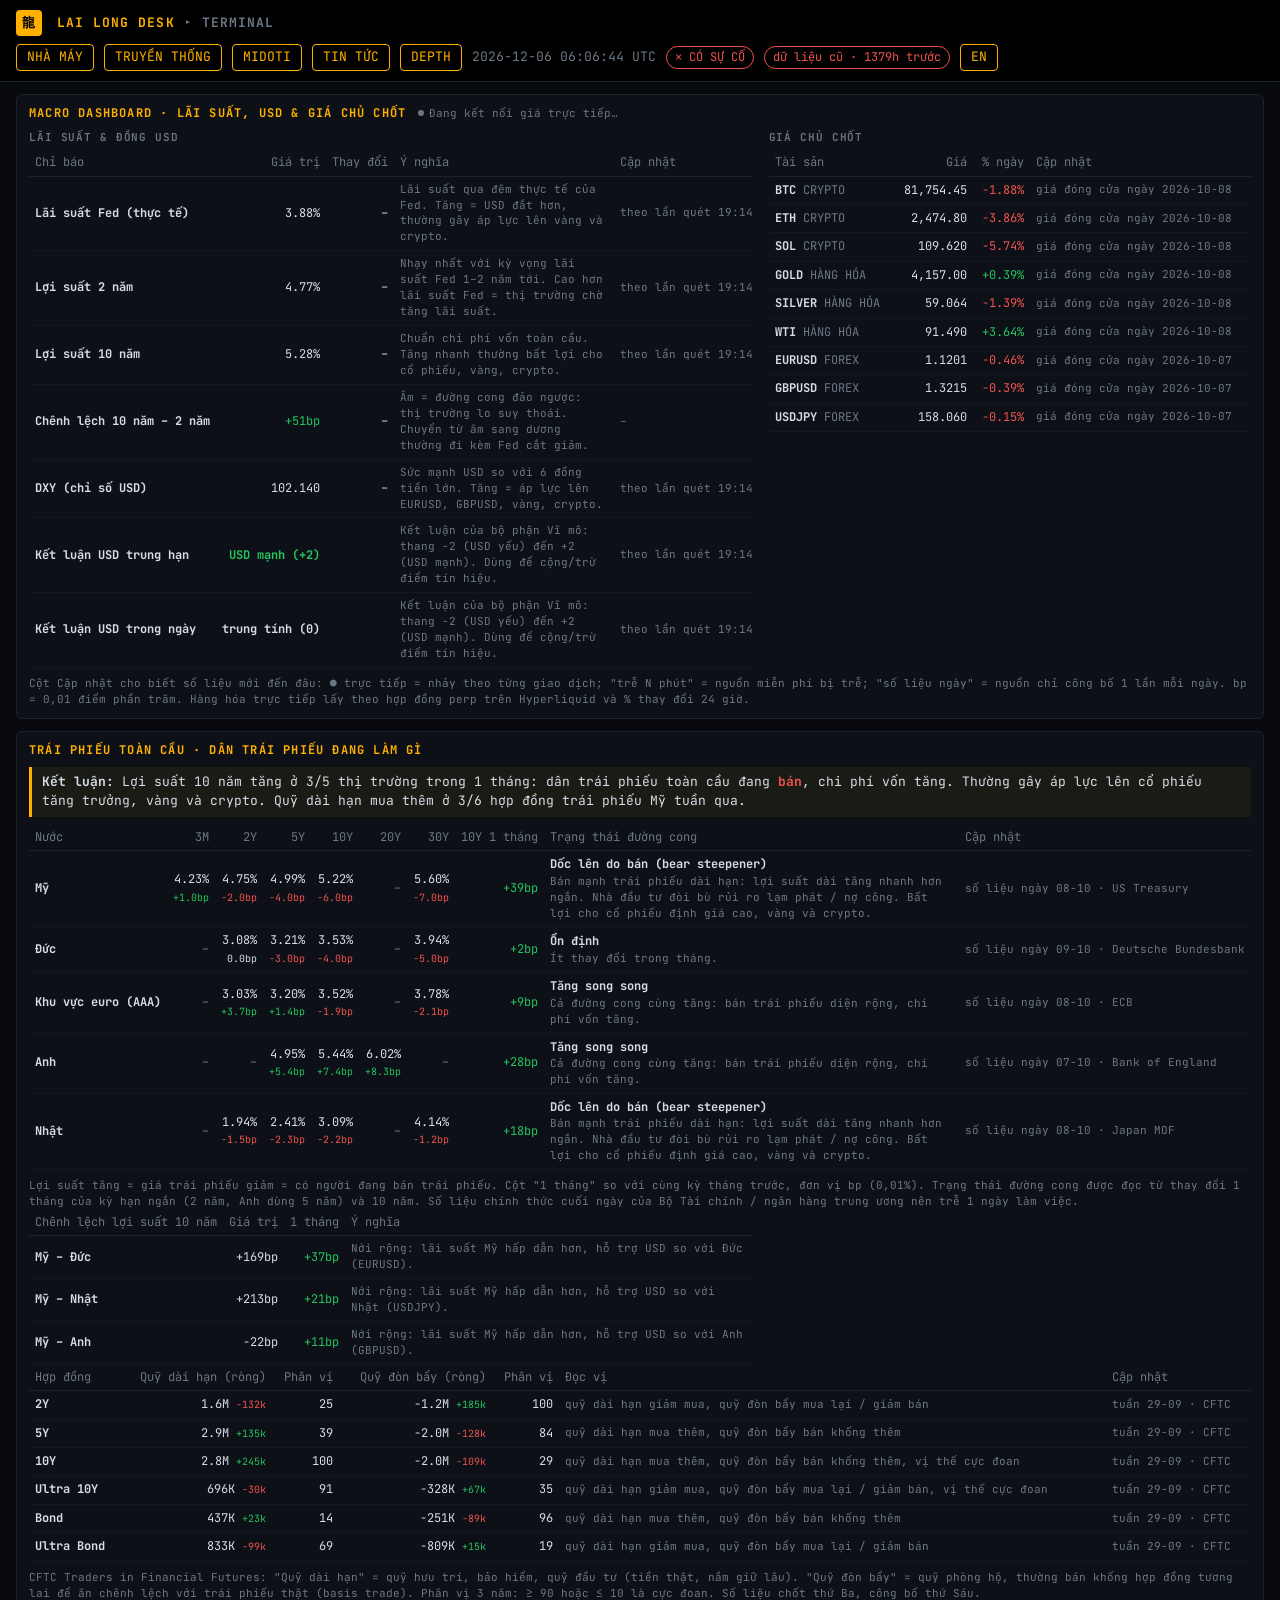
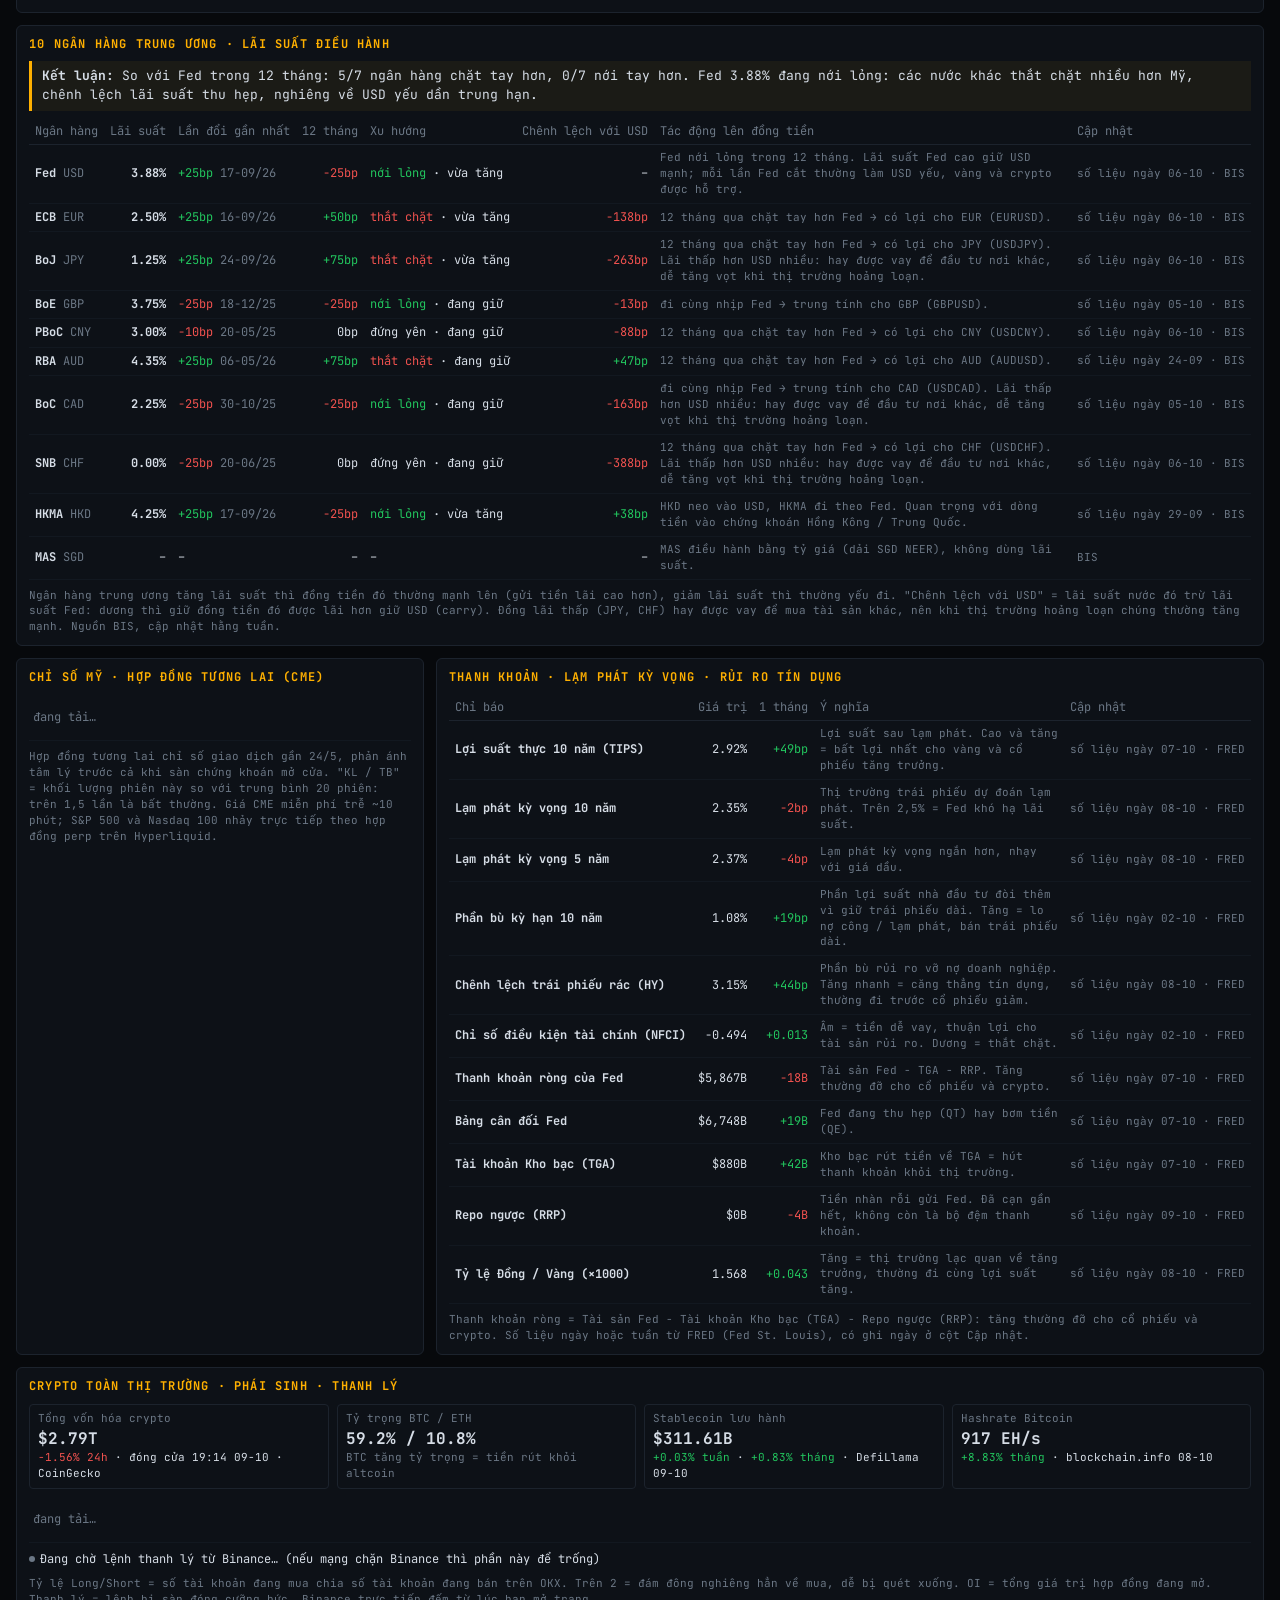
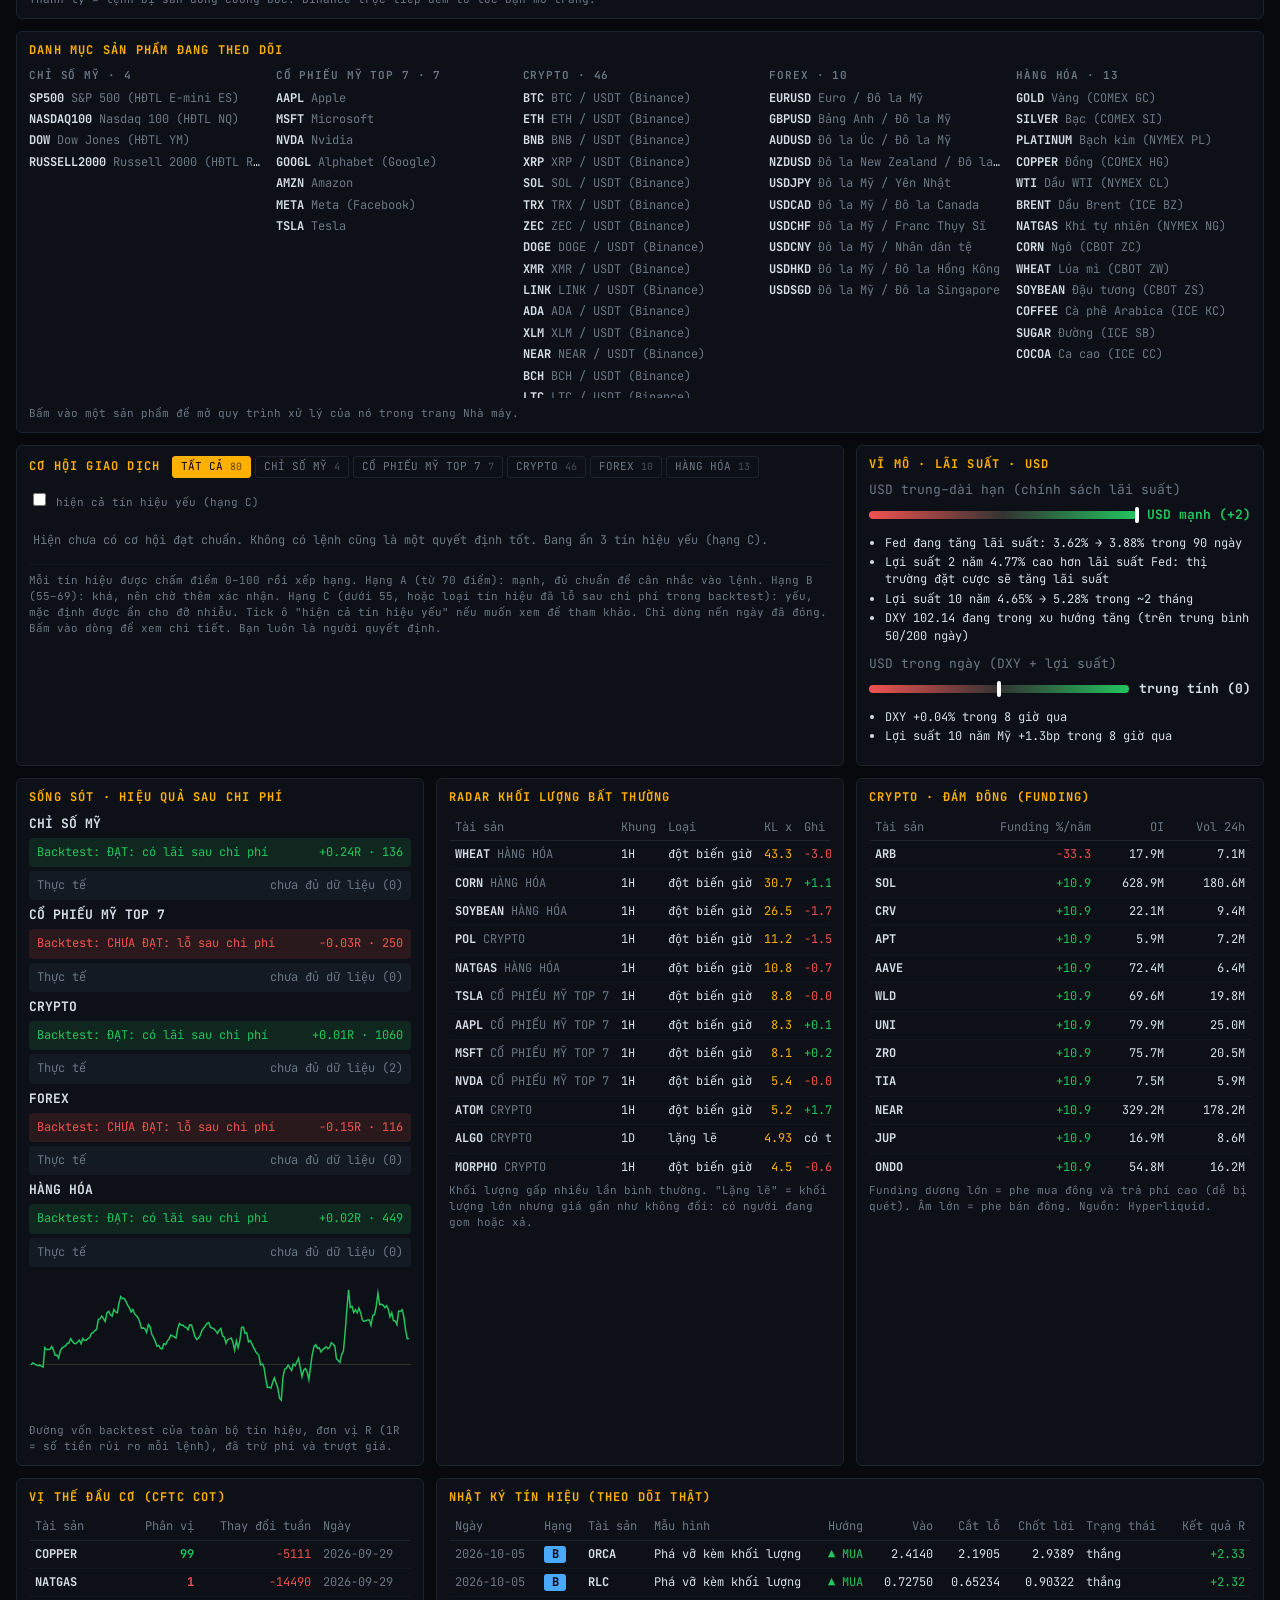
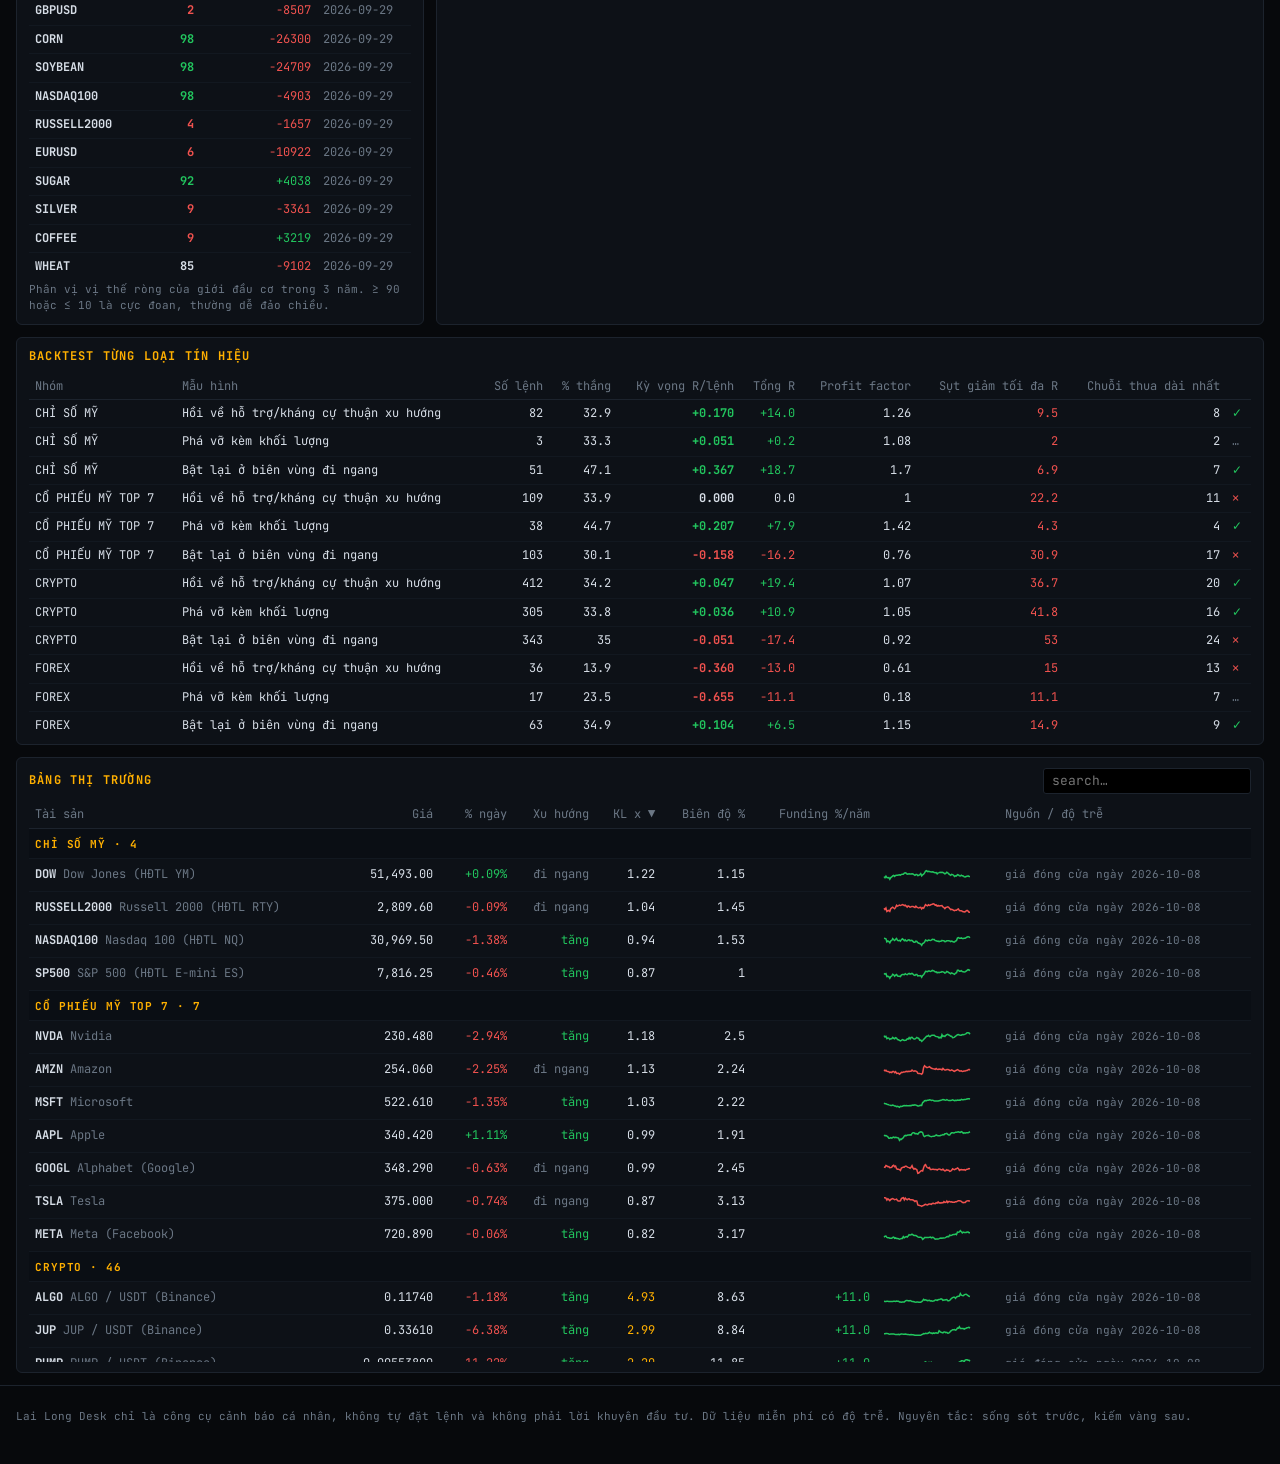
==== site/index.html @ 327ba28d "Traditional tab: council of 7 timeframes, Elliott/Wyckoff/Darvas, breakout retests, range trading Co" ====
<!doctype html>
<html lang="vi">
<head>
<meta charset="utf-8">
<meta name="viewport" content="width=device-width, initial-scale=1">
<meta name="robots" content="noindex, nofollow">
<title>Lai Long Desk Terminal</title>
<link rel="preconnect" href="https://fonts.googleapis.com">
<link href="https://fonts.googleapis.com/css2?family=JetBrains+Mono:wght@400;600;700&display=swap" rel="stylesheet">
<link rel="stylesheet" href="style.css">
<script>
/* If anything breaks, say so on the page instead of showing a blank screen. */
window.addEventListener("error", function (e) {
  var b = document.getElementById("lld-err");
  if (!b) { b = document.createElement("div"); b.id = "lld-err"; b.style.cssText = "position:fixed;left:0;right:0;bottom:0;z-index:99;background:#b91c1c;color:#fff;font:13px/1.4 sans-serif;padding:8px 12px"; (document.body || document.documentElement).appendChild(b); }
  b.textContent = "Lỗi trang / page error: " + (e.message || "unknown") + " (" + navigator.userAgent + ")";
});
</script>
</head>
<body>
<header class="top">
  <div class="brand"><span class="logo">龍</span> LAI LONG DESK <span class="dim">▸ TERMINAL</span></div>
  <div class="top-right">
    <a class="btn" href="factory/" title="Nhà máy: Wyckoff + MSS + Volume Profile, backtest đa khung">NHÀ MÁY</a>
    <a class="btn" href="traditional/" title="Truyền thống: Elliott, Wyckoff, Darvas, phá vỡ, biên giá trên 7 khung">TRUYỀN THỐNG</a>
    <a class="btn" href="midoti/" title="Chỉ báo MIDOTI v1.568: điều kiện bật/tắt, nhật ký lệnh">MIDOTI</a>
    <a class="btn" href="news/" title="Tin tức, giá và lịch kinh tế">TIN TỨC</a>
    <a class="btn" href="depth/" title="MIDOTI Depth: sổ lệnh trực tiếp">DEPTH</a>
    <span id="clock" class="dim"></span>
    <a id="sys" class="pill" data-base="" href="status/" title="Tình trạng hệ thống / system status">…</a>
    <span id="age" class="pill"></span>
    <button id="lang" class="btn" title="Language">EN</button>
  </div>
</header>

<main class="grid">
  <section class="panel span3" id="p-dash">
    <div class="ph"><h2 data-i18n="dash">MACRO DASHBOARD</h2><span class="dim small" id="live-state"></span></div>
    <div class="dash">
      <div><h3 class="sub" data-i18n="dashRates"></h3><div class="scroll"><table id="t-rates"></table></div></div>
      <div><h3 class="sub" data-i18n="dashKeys"></h3><div class="scroll"><table id="t-keys"></table></div></div>
    </div>
    <p class="hint" data-i18n="dashHint"></p>
  </section>

  <section class="panel span3" id="p-bonds">
    <div class="ph"><h2 data-i18n="bonds"></h2></div>
    <div id="bonds-verdict"></div>
    <div class="scroll"><table id="t-curves"></table></div>
    <p class="hint" data-i18n="bondsHint"></p>
    <div class="dash">
      <div><div class="scroll"><table id="t-spreads"></table></div></div>
      <div><div class="scroll"><table id="t-tfut"></table></div></div>
    </div>
    <div class="scroll"><table id="t-tff"></table></div>
    <p class="hint" data-i18n="tffHint"></p>
  </section>

  <section class="panel span3" id="p-cb">
    <div class="ph"><h2 data-i18n="cbanks"></h2></div>
    <div id="cb-verdict"></div>
    <div class="scroll"><table id="t-cb"></table></div>
    <p class="hint" data-i18n="cbHint"></p>
  </section>

  <section class="panel" id="p-usfut">
    <div class="ph"><h2 data-i18n="usfut"></h2></div>
    <div id="usfut-verdict"></div>
    <div class="scroll"><table id="t-usfut"></table></div>
    <p class="hint" data-i18n="usfutHint"></p>
  </section>

  <section class="panel span2" id="p-liq">
    <div class="ph"><h2 data-i18n="liq"></h2></div>
    <div class="scroll"><table id="t-liq"></table></div>
    <p class="hint" data-i18n="liqHint"></p>
  </section>

  <section class="panel span3" id="p-cderiv">
    <div class="ph"><h2 data-i18n="cderiv"></h2></div>
    <div class="kpis" id="cglobal"></div>
    <div id="cderiv-verdict"></div>
    <div class="scroll"><table id="t-cderiv"></table></div>
    <div class="blq" id="blq"></div>
    <p class="hint" data-i18n="cderivHint"></p>
  </section>

  <section class="panel span3" id="p-catalog">
    <div class="ph"><h2 data-i18n="catalog"></h2></div>
    <div class="catalog" id="catalog"></div>
    <p class="hint" data-i18n="catalogHint"></p>
  </section>

  <section class="panel span2" id="p-setups">
    <div class="ph"><h2 data-i18n="setups">CƠ HỘI GIAO DỊCH</h2>
      <div class="tabs" id="cls-tabs"></div>
      <label class="chk"><input type="checkbox" id="show-c"> <span data-i18n="showC">hiện hạng C</span></label>
    </div>
    <div class="scroll"><table id="t-setups"></table></div>
    <p class="hint" data-i18n="setupsHint"></p>
  </section>

  <section class="panel" id="p-macro">
    <div class="ph"><h2 data-i18n="macro">VĨ MÔ · LÃI SUẤT · USD</h2></div>
    <div id="macro"></div>
  </section>

  <section class="panel" id="p-survival">
    <div class="ph"><h2 data-i18n="survival">SỐNG SÓT · HIỆU QUẢ SAU CHI PHÍ</h2></div>
    <div id="survival"></div>
    <canvas id="equity" height="140"></canvas>
    <p class="hint" data-i18n="equityHint"></p>
  </section>

  <section class="panel" id="p-radar">
    <div class="ph"><h2 data-i18n="radar">RADAR KHỐI LƯỢNG BẤT THƯỜNG</h2></div>
    <div class="scroll"><table id="t-radar"></table></div>
    <p class="hint" data-i18n="radarHint"></p>
  </section>

  <section class="panel" id="p-crowd">
    <div class="ph"><h2 data-i18n="crowd">CRYPTO · ĐÁM ĐÔNG (FUNDING)</h2></div>
    <div class="scroll"><table id="t-crowd"></table></div>
    <p class="hint" data-i18n="crowdHint"></p>
  </section>

  <section class="panel" id="p-cot">
    <div class="ph"><h2 data-i18n="cot">VỊ THẾ ĐẦU CƠ (CFTC COT)</h2></div>
    <div class="scroll"><table id="t-cot"></table></div>
    <p class="hint" data-i18n="cotHint"></p>
  </section>

  <section class="panel span2" id="p-journal">
    <div class="ph"><h2 data-i18n="journal">NHẬT KÝ TÍN HIỆU (THEO DÕI THẬT)</h2></div>
    <div class="scroll"><table id="t-journal"></table></div>
  </section>

  <section class="panel span3" id="p-backtest">
    <div class="ph"><h2 data-i18n="backtest">BACKTEST TỪNG LOẠI TÍN HIỆU</h2></div>
    <div class="scroll"><table id="t-backtest"></table></div>
  </section>

  <section class="panel span3" id="p-market">
    <div class="ph"><h2 data-i18n="market">BẢNG THỊ TRƯỜNG</h2>
      <input id="q" class="search" placeholder="search…"></div>
    <div class="scroll tall"><table id="t-market"></table></div>
  </section>
</main>

<div id="drawer" class="drawer hidden" role="dialog" aria-modal="true">
  <div class="drawer-box">
    <button class="btn close" id="drawer-close">✕</button>
    <div id="drawer-body"></div>
  </div>
</div>

<footer class="foot">
  <p data-i18n="footer"></p>
  <p id="errors" class="dim"></p>
</footer>
<script src="app.js"></script>
<script>
/* system status pill: green when every source worked in the last scan */
(function () {
  var a = document.getElementById("sys"), base = a.getAttribute("data-base");
  fetch(base + "data/health.json?v=" + Date.now(), { cache: "no-store" }).then(function (r) { return r.ok ? r.json() : null; }).then(function (h) {
    if (!h) { a.textContent = "? STATUS"; return; }
    var bad = h.sources.filter(function (s) { return s.status !== "ok"; }).length, long = h.sources.filter(function (s) { return s.fails_in_row >= 3; }).length;
    var old = Date.now() / 1000 - h.generated > 3 * 3600, vi = (document.documentElement.lang || "vi") === "vi";
    a.className = "pill " + (long || old ? "stale" : bad ? "warn" : "ok");
    a.textContent = long || old ? (vi ? "✕ CÓ SỰ CỐ" : "✕ ISSUE") : bad ? (vi ? "▲ " + bad + " NGUỒN LỖI" : "▲ " + bad + " SOURCE ERR") : (vi ? "● HỆ THỐNG ỔN" : "● ALL OK");
  }).catch(function () { a.textContent = "? STATUS"; });
})();
</script>
</body>
</html>
---- site/style.css ----
:root {
  --bg: #07090c;
  --panel: #0d1117;
  --line: #1c232d;
  --text: #d6dde6;
  --dim: #6b7785;
  --amber: #ffb000;
  --green: #22c55e;
  --red: #f0524f;
  --blue: #4aa8ff;
  --a: #ffb000;
  --b: #4aa8ff;
  --c: #6b7785;
}
* { box-sizing: border-box; }
html, body { margin: 0; background: var(--bg); color: var(--text); }
body { font: 13px/1.45 "JetBrains Mono", ui-monospace, Menlo, Consolas, monospace; }
.dim { color: var(--dim); }
.up { color: var(--green); }
.down { color: var(--red); }
.amber { color: var(--amber); }

.top { display: flex; flex-wrap: wrap; justify-content: space-between; align-items: center; gap: 8px 12px;
  padding: 10px 16px; border-bottom: 1px solid var(--line); background: #000; position: sticky; top: 0; z-index: 5; }
.brand { font-weight: 700; letter-spacing: .08em; color: var(--amber); white-space: nowrap; }
.logo { display: inline-block; width: 26px; height: 26px; line-height: 26px; text-align: center;
  background: var(--amber); color: #000; border-radius: 4px; margin-right: 6px; }
.top-right { display: flex; flex-wrap: wrap; gap: 8px 10px; align-items: center; }
.pill { padding: 2px 8px; border: 1px solid var(--line); border-radius: 999px; font-size: 12px; }
.pill.ok { border-color: var(--green); color: var(--green); }
.pill.warn { border-color: var(--amber); color: var(--amber); }
a.pill { text-decoration: none; }
.pill.stale { border-color: var(--red); color: var(--red); }
.btn { background: transparent; color: var(--amber); border: 1px solid var(--amber); border-radius: 4px;
  font: inherit; padding: 3px 10px; cursor: pointer; }
.btn { text-decoration: none; }
.btn:hover { background: var(--amber); color: #000; }

.dash { display: grid; grid-template-columns: minmax(0, 3fr) minmax(0, 2fr); gap: 16px; }
.sub { margin: 0 0 4px; font-size: 11px; letter-spacing: .08em; color: var(--dim); font-weight: 600; text-transform: uppercase; }
.small { font-size: 11px; }
.dash .scroll { max-height: none; }
.sm-only { display: none; }
td.mean { white-space: normal; color: var(--dim); font-size: 11px; min-width: 220px; }
td.src { font-size: 11px; color: var(--dim); }
.live { color: var(--green); }
.live::before, .ld::before { content: ""; display: inline-block; width: 6px; height: 6px; border-radius: 50%;
  background: var(--green); margin-right: 5px; vertical-align: 1px; animation: pulse 1.6s ease-in-out infinite; }
.ld.off::before { background: var(--dim); animation: none; }
@keyframes pulse { 50% { opacity: .25; } }
.fl-up { animation: flu 1.1s ease-out; } .fl-down { animation: fld 1.1s ease-out; }
@keyframes flu { from { background: rgba(34, 197, 94, .4); } to { background: transparent; } }
@keyframes fld { from { background: rgba(240, 82, 79, .4); } to { background: transparent; } }

.grid { display: grid; grid-template-columns: repeat(3, minmax(0, 1fr)); gap: 12px; padding: 12px 16px; }
.panel { background: var(--panel); border: 1px solid var(--line); border-radius: 6px; padding: 10px 12px; min-width: 0; }
.span2 { grid-column: span 2; }
.span3 { grid-column: span 3; }
.ph { display: flex; align-items: center; gap: 12px; flex-wrap: wrap; margin-bottom: 8px; }
h2 { margin: 0; font-size: 12px; letter-spacing: .1em; color: var(--amber); font-weight: 700; }
.tabs { display: flex; gap: 4px; }
.tab { font: inherit; font-size: 11px; background: none; border: 1px solid var(--line); color: var(--dim);
  padding: 2px 8px; border-radius: 3px; cursor: pointer; }
.tab.on { color: #000; background: var(--amber); border-color: var(--amber); }
.chk { font-size: 11px; color: var(--dim); }
.search { margin-left: auto; background: #000; border: 1px solid var(--line); color: var(--text);
  font: inherit; padding: 3px 8px; border-radius: 3px; }
.hint { color: var(--dim); font-size: 11px; margin: 8px 0 0; }
.scroll { overflow: auto; max-height: 360px; }
.scroll.tall { max-height: 560px; }

table { width: 100%; border-collapse: collapse; font-size: 12px; }
th { text-align: left; color: var(--dim); font-weight: 400; border-bottom: 1px solid var(--line);
  padding: 4px 6px; position: sticky; top: 0; background: var(--panel); cursor: default; white-space: nowrap; }
th.sort { cursor: pointer; }
td { padding: 5px 6px; border-bottom: 1px solid #121820; white-space: nowrap; }
td.num, th.num { text-align: right; font-variant-numeric: tabular-nums; }
tr.click { cursor: pointer; }
tr.click:hover td { background: #131a23; }
.grade { display: inline-block; min-width: 22px; text-align: center; border-radius: 3px; font-weight: 700; color: #000; }
.grade.A { background: var(--a); }
.grade.B { background: var(--b); }
.grade.C { background: var(--c); }
.empty { color: var(--dim); padding: 14px 4px; }

.bias { display: flex; align-items: center; gap: 10px; margin: 6px 0 10px; }
.meter { position: relative; flex: 1; height: 8px; background: linear-gradient(90deg, var(--red), #333 50%, var(--green));
  border-radius: 4px; }
.meter i { position: absolute; top: -4px; width: 4px; height: 16px; background: #fff; border-radius: 2px; transform: translateX(-2px); }
.reasons { margin: 0 0 10px; padding-left: 16px; color: var(--text); font-size: 12px; }
.reasons li { margin: 2px 0; }
.kv { display: grid; grid-template-columns: 1fr 1fr; gap: 6px 12px; font-size: 12px; margin-bottom: 8px; }
.kv div span { color: var(--dim); display: block; font-size: 11px; }
.status { padding: 6px 8px; border-radius: 4px; margin: 4px 0; font-size: 12px; display: flex; justify-content: space-between; gap: 8px; }
.status.ok { background: rgba(34, 197, 94, .12); color: var(--green); }
.status.bad { background: rgba(240, 82, 79, .12); color: var(--red); }
.status.na { background: #131a23; color: var(--dim); }
canvas { width: 100%; display: block; margin-top: 8px; }

.drawer { position: fixed; inset: 0; background: rgba(0, 0, 0, .7); display: flex; justify-content: flex-end; z-index: 10; }
.drawer.hidden { display: none; }
.drawer-box { width: min(560px, 100%); height: 100%; overflow: auto; background: var(--panel);
  border-left: 1px solid var(--amber); padding: 16px; position: relative; }
.close { position: absolute; right: 12px; top: 12px; }
.drawer h3 { margin: 0 0 4px; color: var(--amber); }
.drawer ul { padding-left: 16px; }

.foot { padding: 12px 16px 28px; color: var(--dim); font-size: 11px; border-top: 1px solid var(--line); }

@media (max-width: 1100px) {
  .grid { grid-template-columns: minmax(0, 1fr) minmax(0, 1fr); }
  .span3 { grid-column: span 2; }
}
@media (max-width: 720px) {
  .grid { grid-template-columns: minmax(0, 1fr); padding: 10px 16px; }
  .span2, .span3 { grid-column: span 1; }
  .dash { grid-template-columns: minmax(0, 1fr); }
  #t-rates td.mean, #t-rates td.src, #t-rates th:nth-child(4), #t-rates th:nth-child(5) { display: none; }
  #t-rates td.name { white-space: normal; }
  #t-liq td.mean, #t-liq td.src, #t-liq th:nth-child(4), #t-liq th:nth-child(5) { display: none; }
  #t-liq td.name { white-space: normal; min-width: 180px; }
  td .mean, div.mean, td.mean { min-width: 170px; font-size: 10.5px; }
  .sm-only { display: block; color: var(--dim); font-size: 10.5px; font-weight: 400; margin-top: 2px; }
  .brand .dim { display: none; }
  #clock { display: none; }
  .top { position: static; }
  .pill { white-space: nowrap; }
  .btn { padding: 3px 8px; }
}

/* global desk panels */
.verdict { border-left: 3px solid var(--amber); background: rgba(255, 176, 0, .06); padding: 6px 10px; margin: 0 0 8px; white-space: normal; }
td .mean, div.mean { white-space: normal; color: var(--dim); font-size: 11px; max-width: 420px; }
td small { font-size: 10px; }
.kpis { display: grid; grid-template-columns: repeat(4, minmax(0, 1fr)); gap: 8px; margin-bottom: 8px; }
.kpi { border: 1px solid var(--line); border-radius: 4px; padding: 6px 8px; font-size: 11px; }
.kpi b { font-size: 16px; color: var(--text); }
#p-bonds .scroll, #p-cb .scroll, #p-usfut .scroll, #p-liq .scroll, #p-cderiv .scroll { max-height: none; }
.blq { margin-top: 8px; font-size: 12px; white-space: normal; }
@media (max-width: 900px) { .kpis { grid-template-columns: repeat(2, minmax(0, 1fr)); } }

/* product catalog and grouped tables */
.catalog { display: grid; grid-template-columns: repeat(5, minmax(0, 1fr)); gap: 12px; }
.cat a { display: block; color: var(--text); text-decoration: none; font-size: 12px; padding: 2px 0; white-space: nowrap; overflow: hidden; text-overflow: ellipsis; }
.cat a:hover b { color: var(--amber); }
.cat { max-height: 330px; overflow: auto; }
tr.grp td { color: var(--amber); font-size: 11px; letter-spacing: .08em; font-weight: 700; background: #0a0e14; padding-top: 8px; }
.tab .n { opacity: .6; font-size: 10px; }
@media (max-width: 1100px) { .catalog { grid-template-columns: repeat(3, minmax(0, 1fr)); } }
@media (max-width: 720px) { .catalog { grid-template-columns: minmax(0, 1fr) minmax(0, 1fr); } }
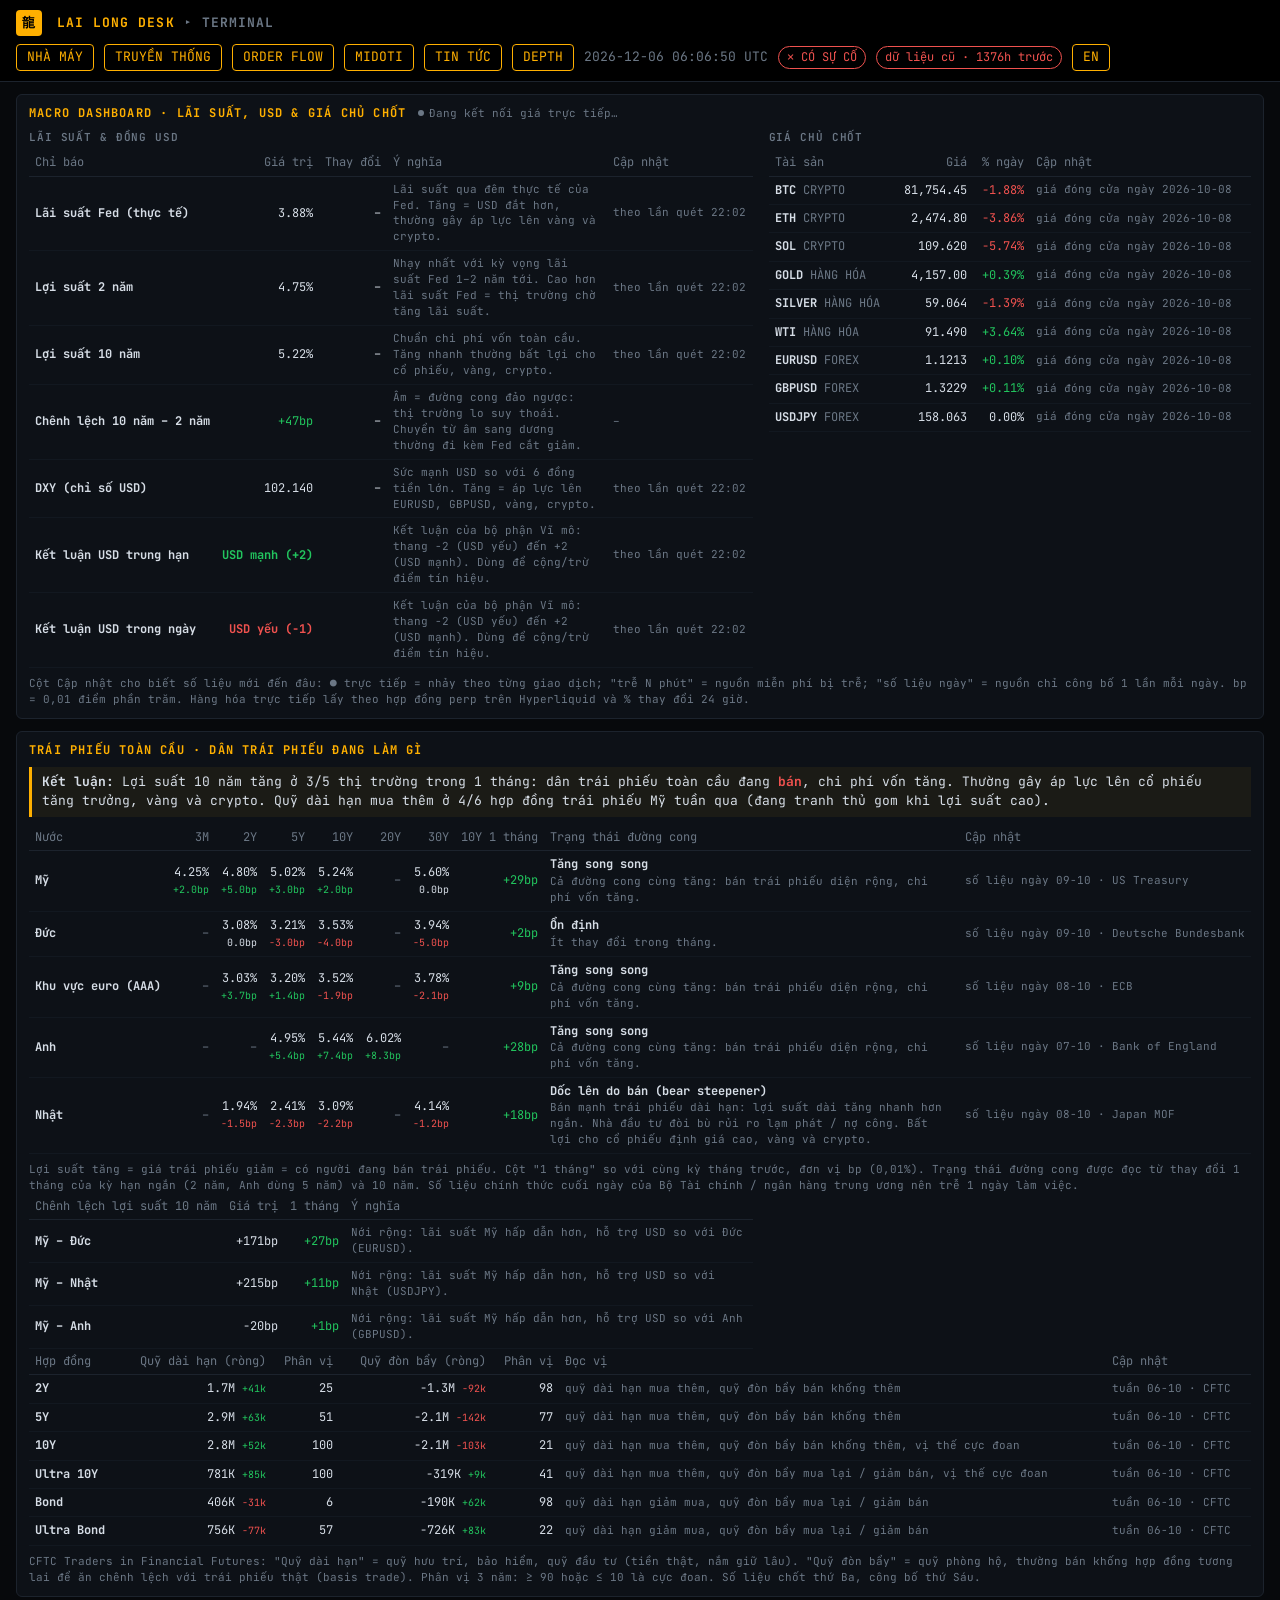
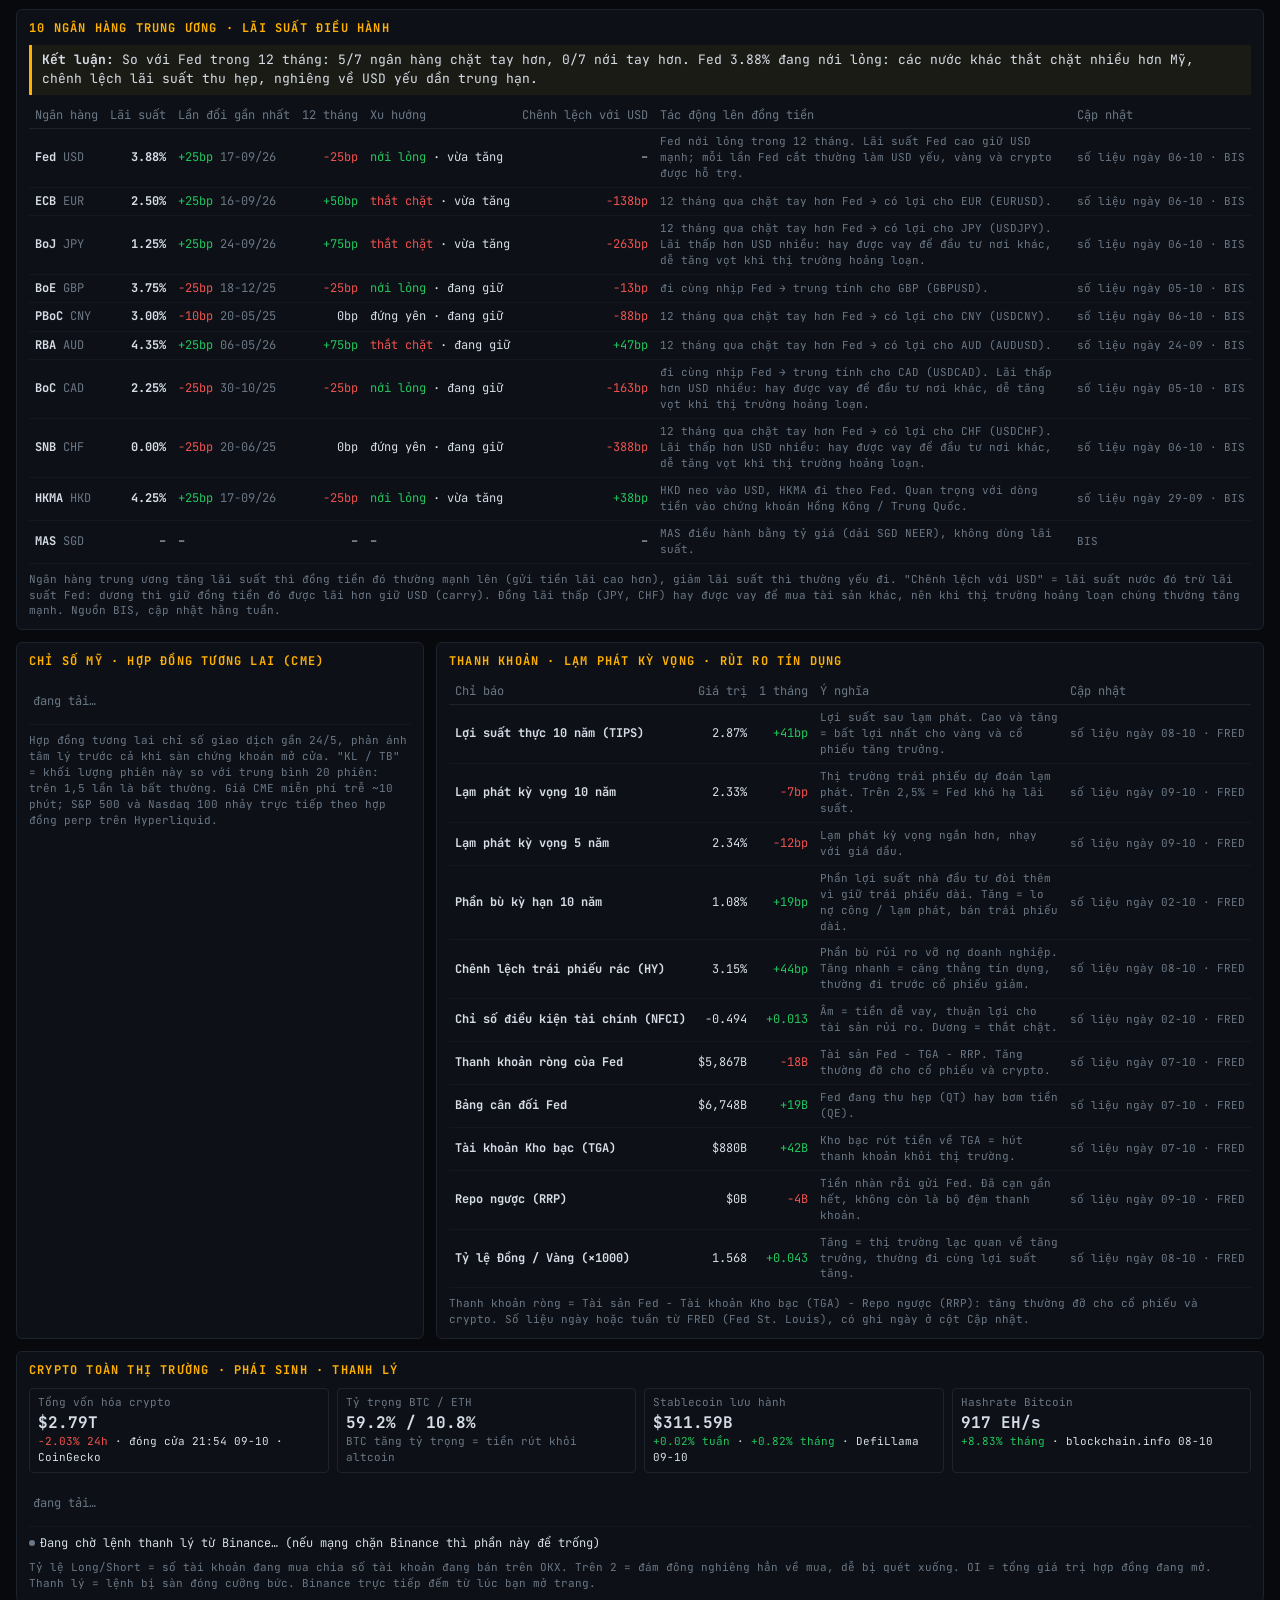
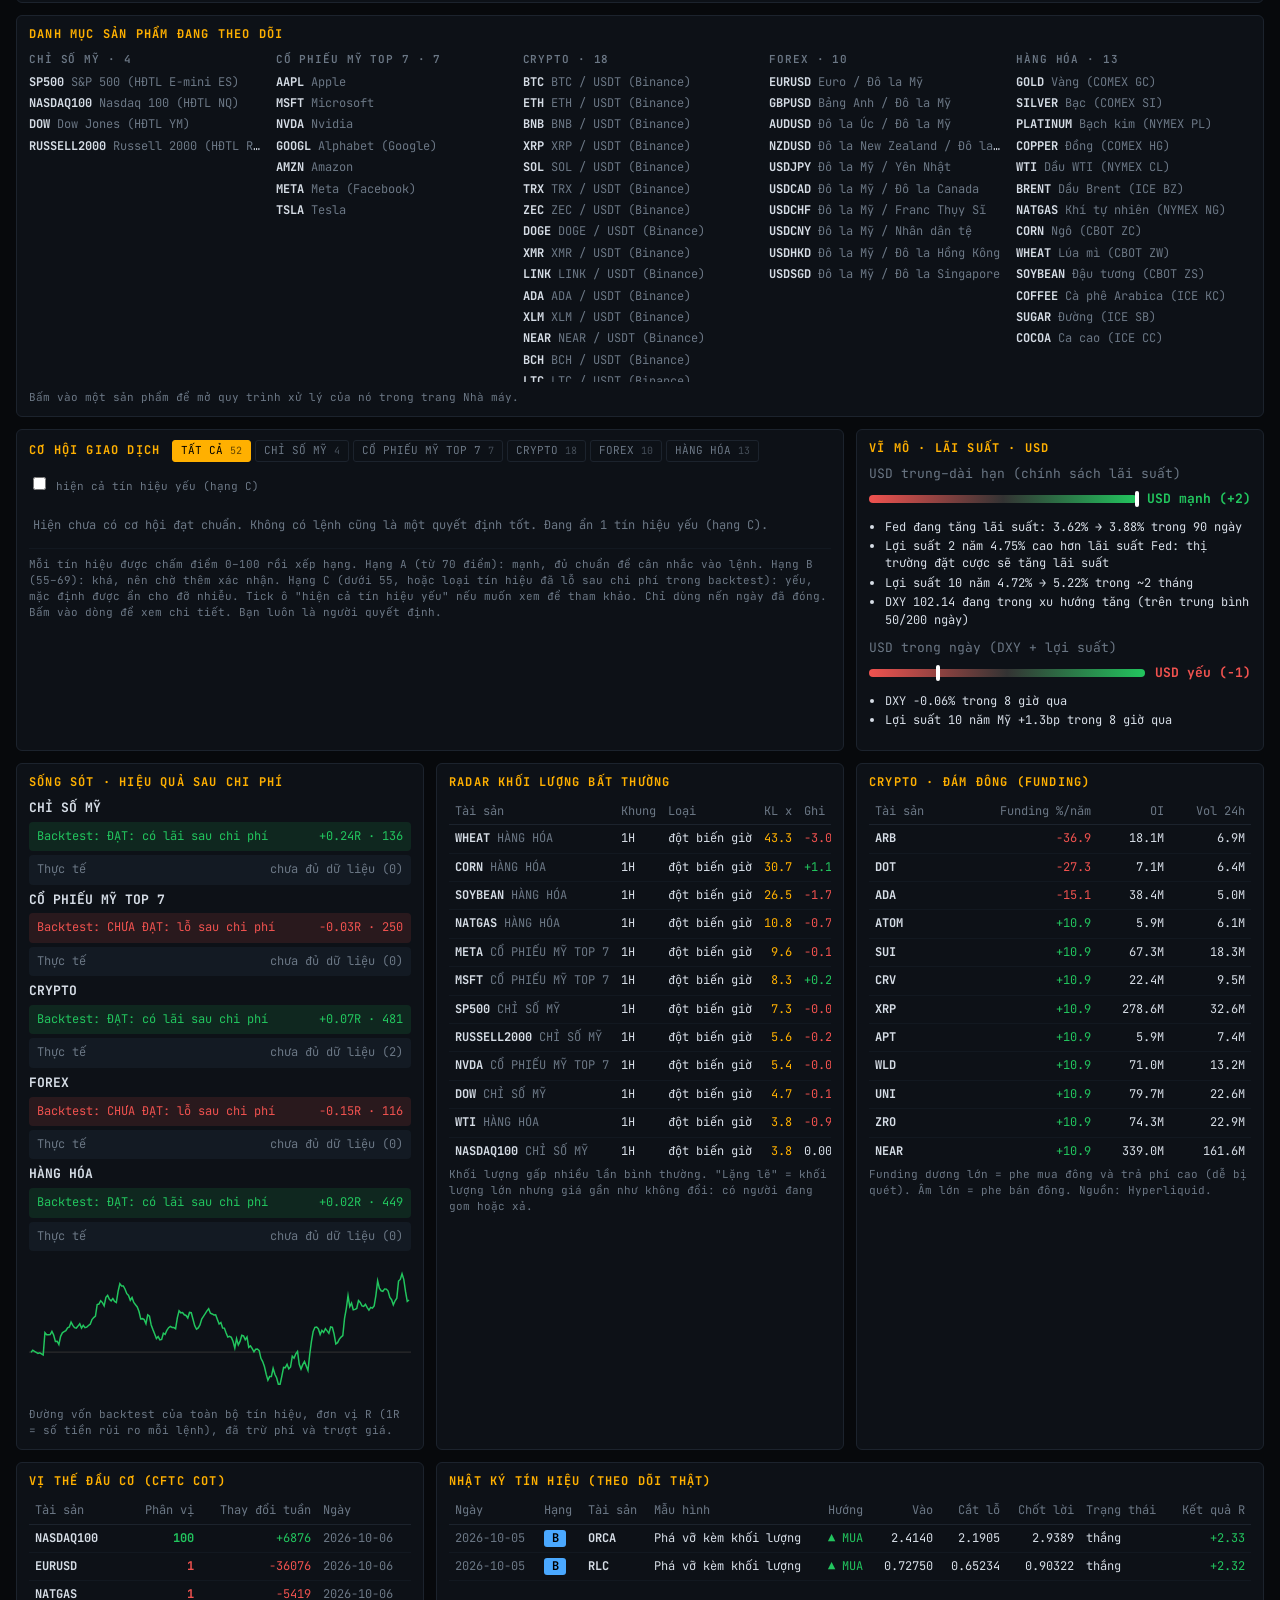
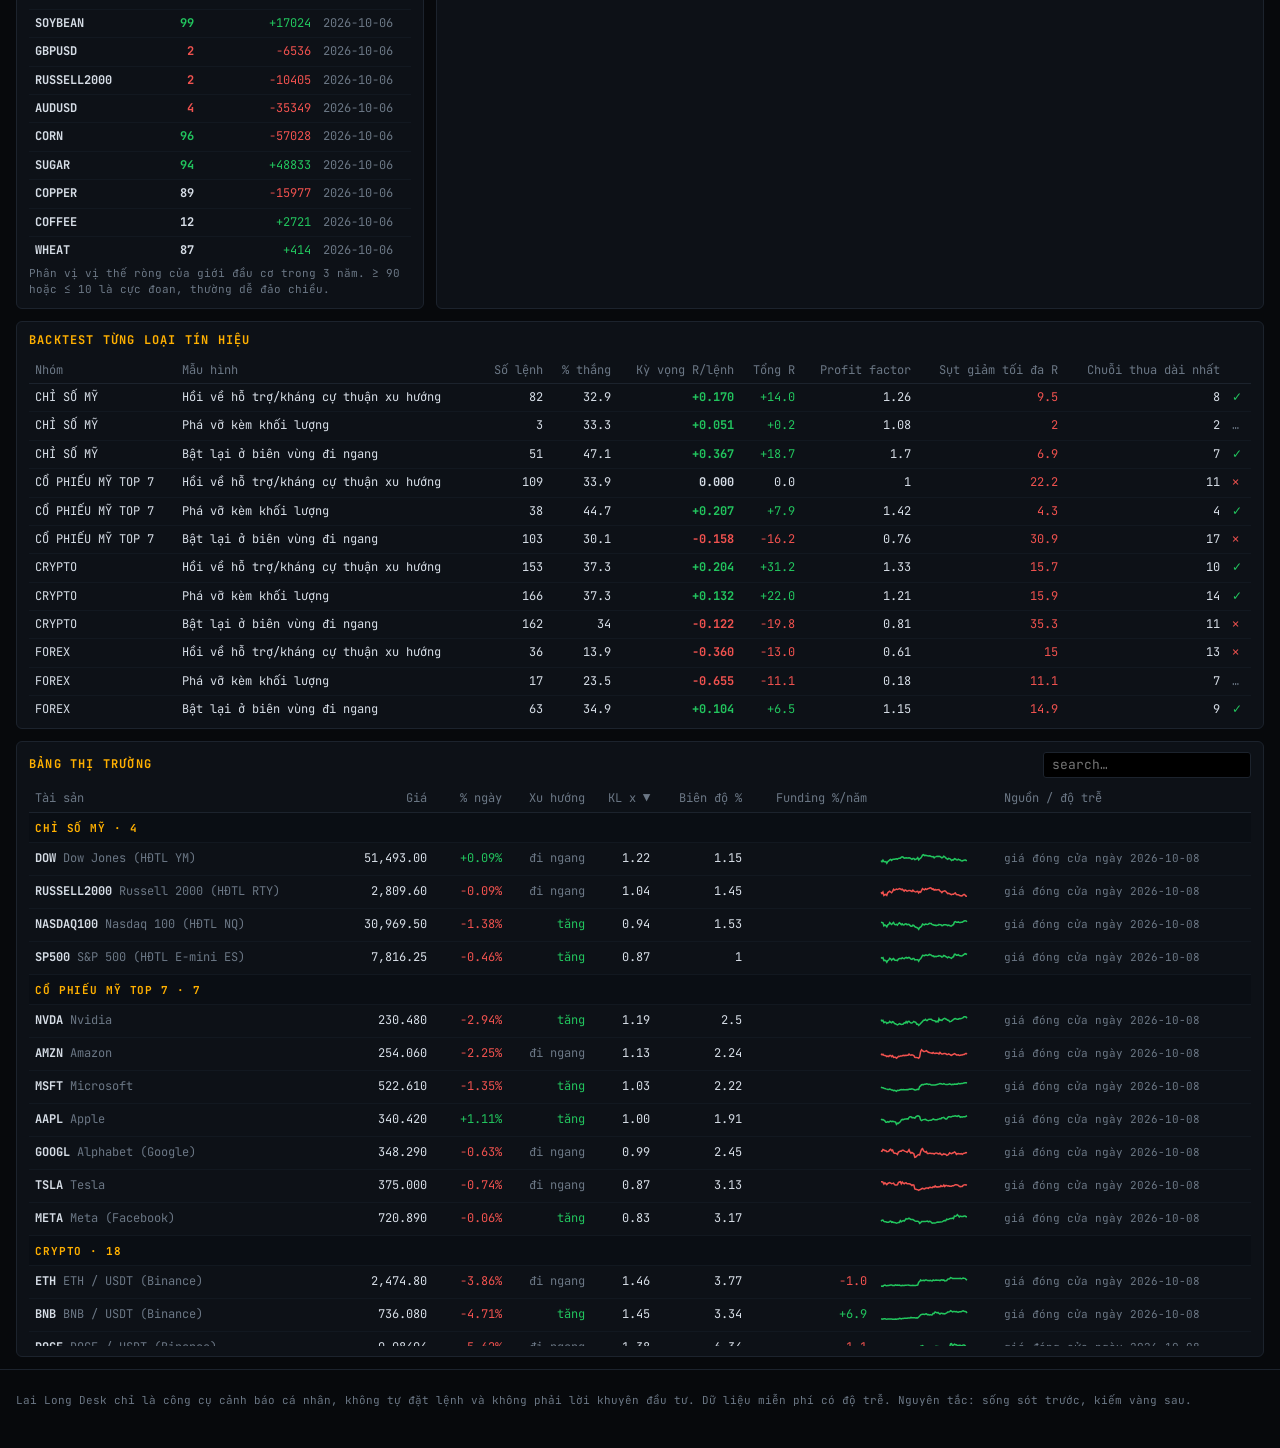
==== commit 1367af39: "Order Flow tab: live footprint, delta/CVD, big trades, sweeps, icebergs, stop runs, DOM, tape speed," ====
--- a/site/index.html
+++ b/site/index.html
@@ -23,6 +23,7 @@
   <div class="top-right">
     <a class="btn" href="factory/" title="Nhà máy: Wyckoff + MSS + Volume Profile, backtest đa khung">NHÀ MÁY</a>
     <a class="btn" href="traditional/" title="Truyền thống: Elliott, Wyckoff, Darvas, phá vỡ, biên giá trên 7 khung">TRUYỀN THỐNG</a>
+    <a class="btn" href="orderflow/" title="Order Flow: footprint, delta, DOM, băng lệnh, OI, TPO trực tiếp">ORDER FLOW</a>
     <a class="btn" href="midoti/" title="Chỉ báo MIDOTI v1.568: điều kiện bật/tắt, nhật ký lệnh">MIDOTI</a>
     <a class="btn" href="news/" title="Tin tức, giá và lịch kinh tế">TIN TỨC</a>
     <a class="btn" href="depth/" title="MIDOTI Depth: sổ lệnh trực tiếp">DEPTH</a>
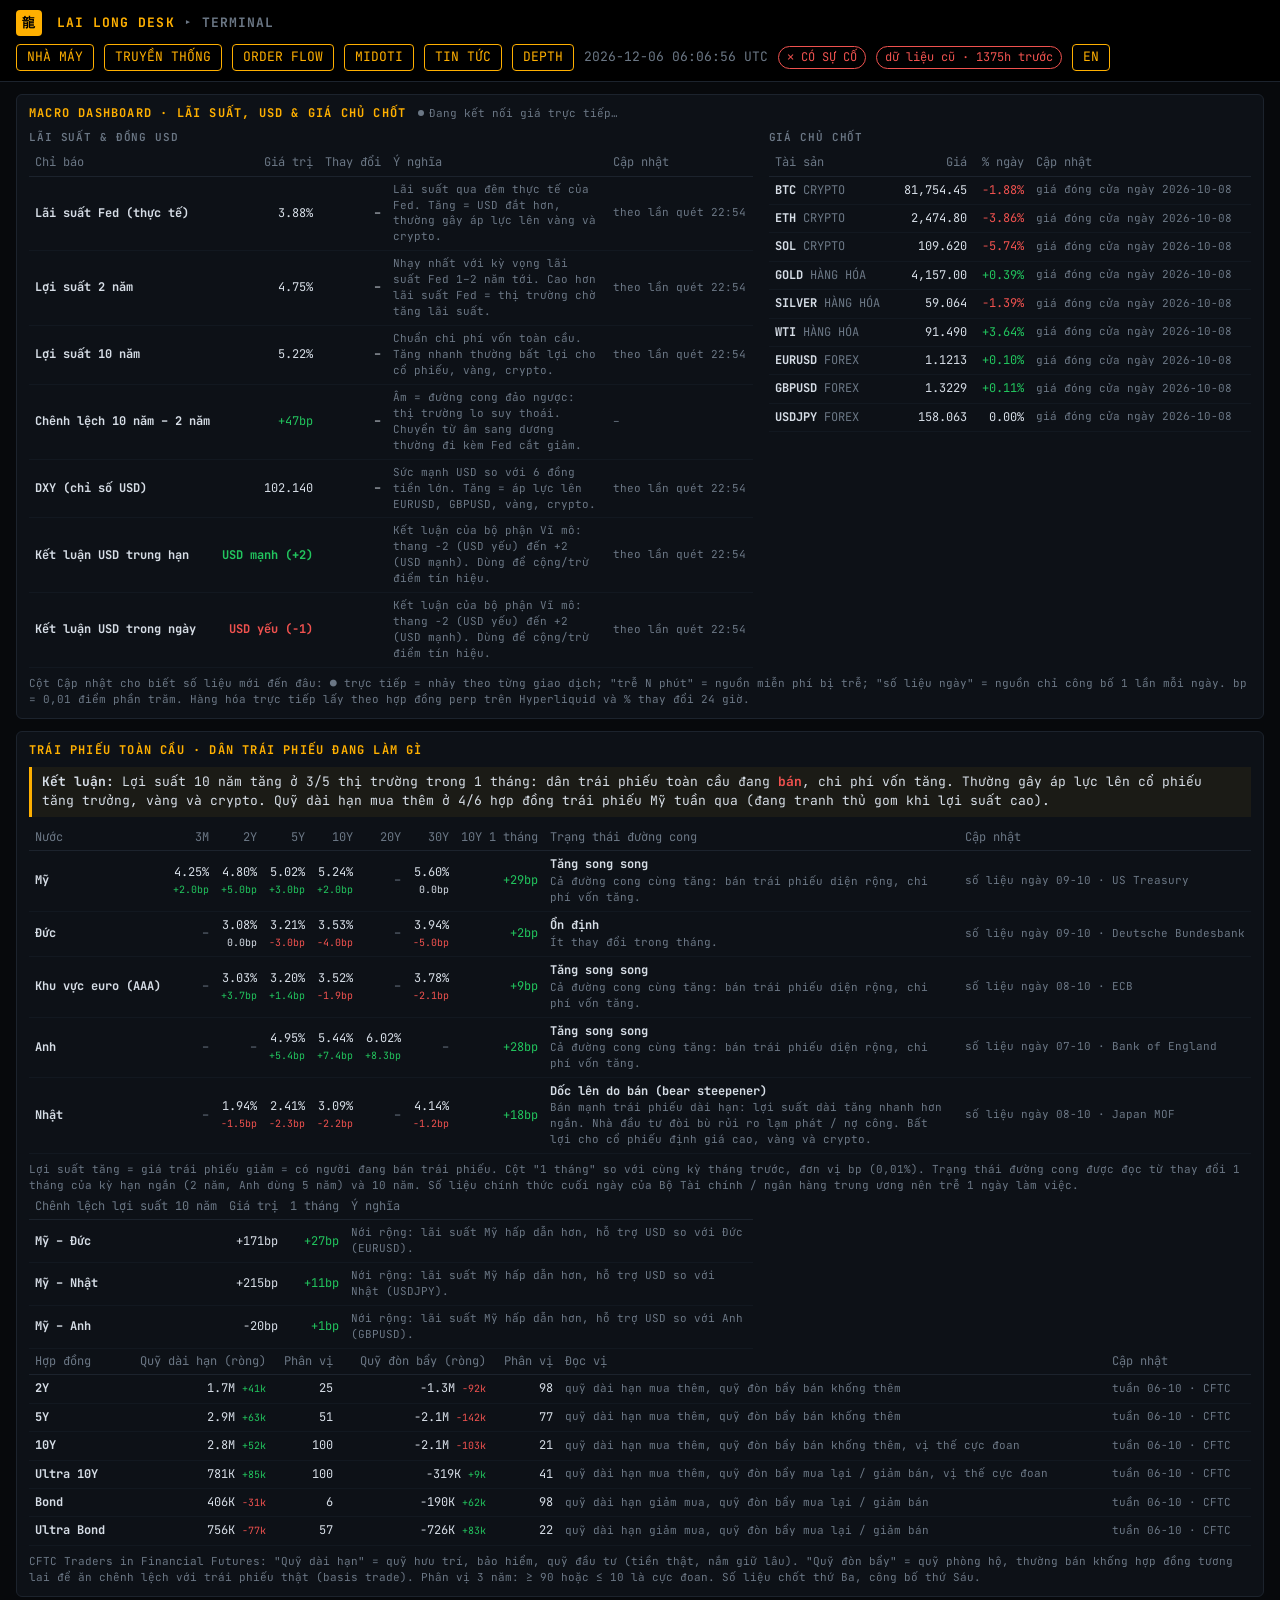
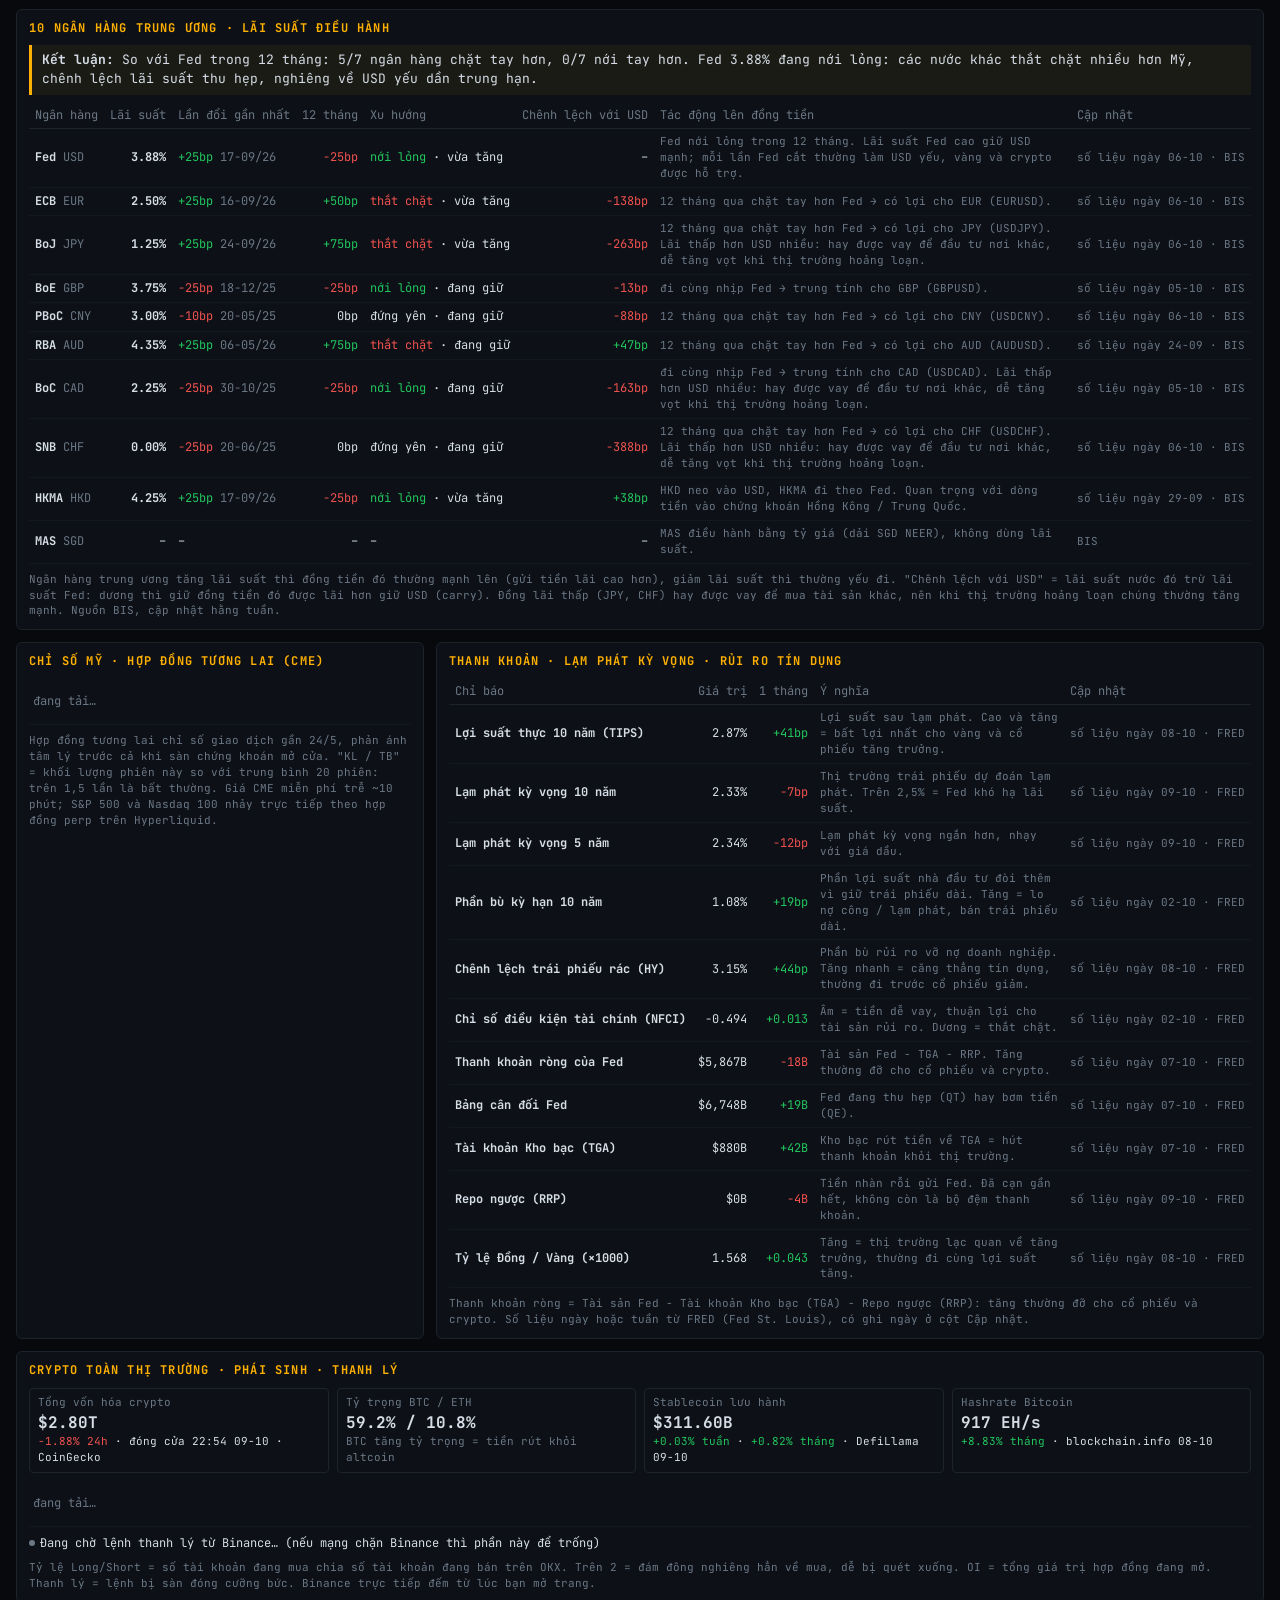
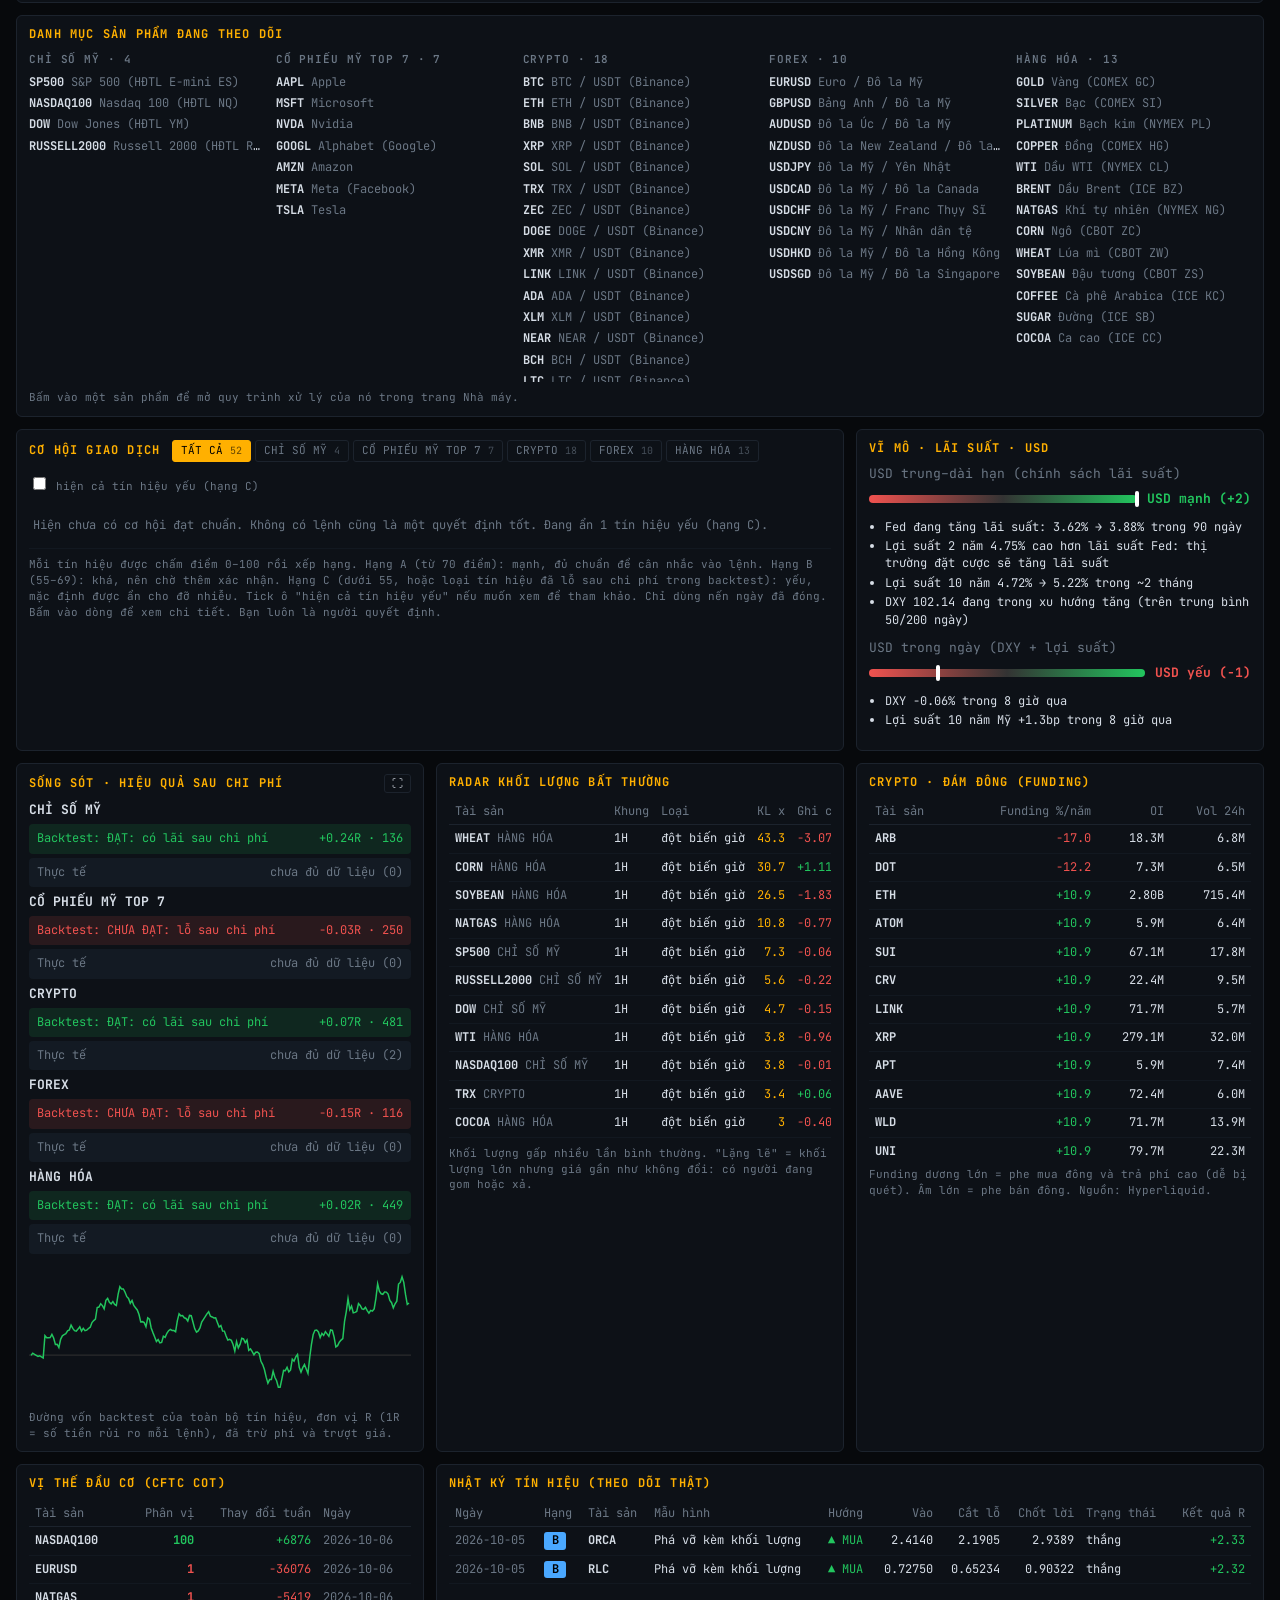
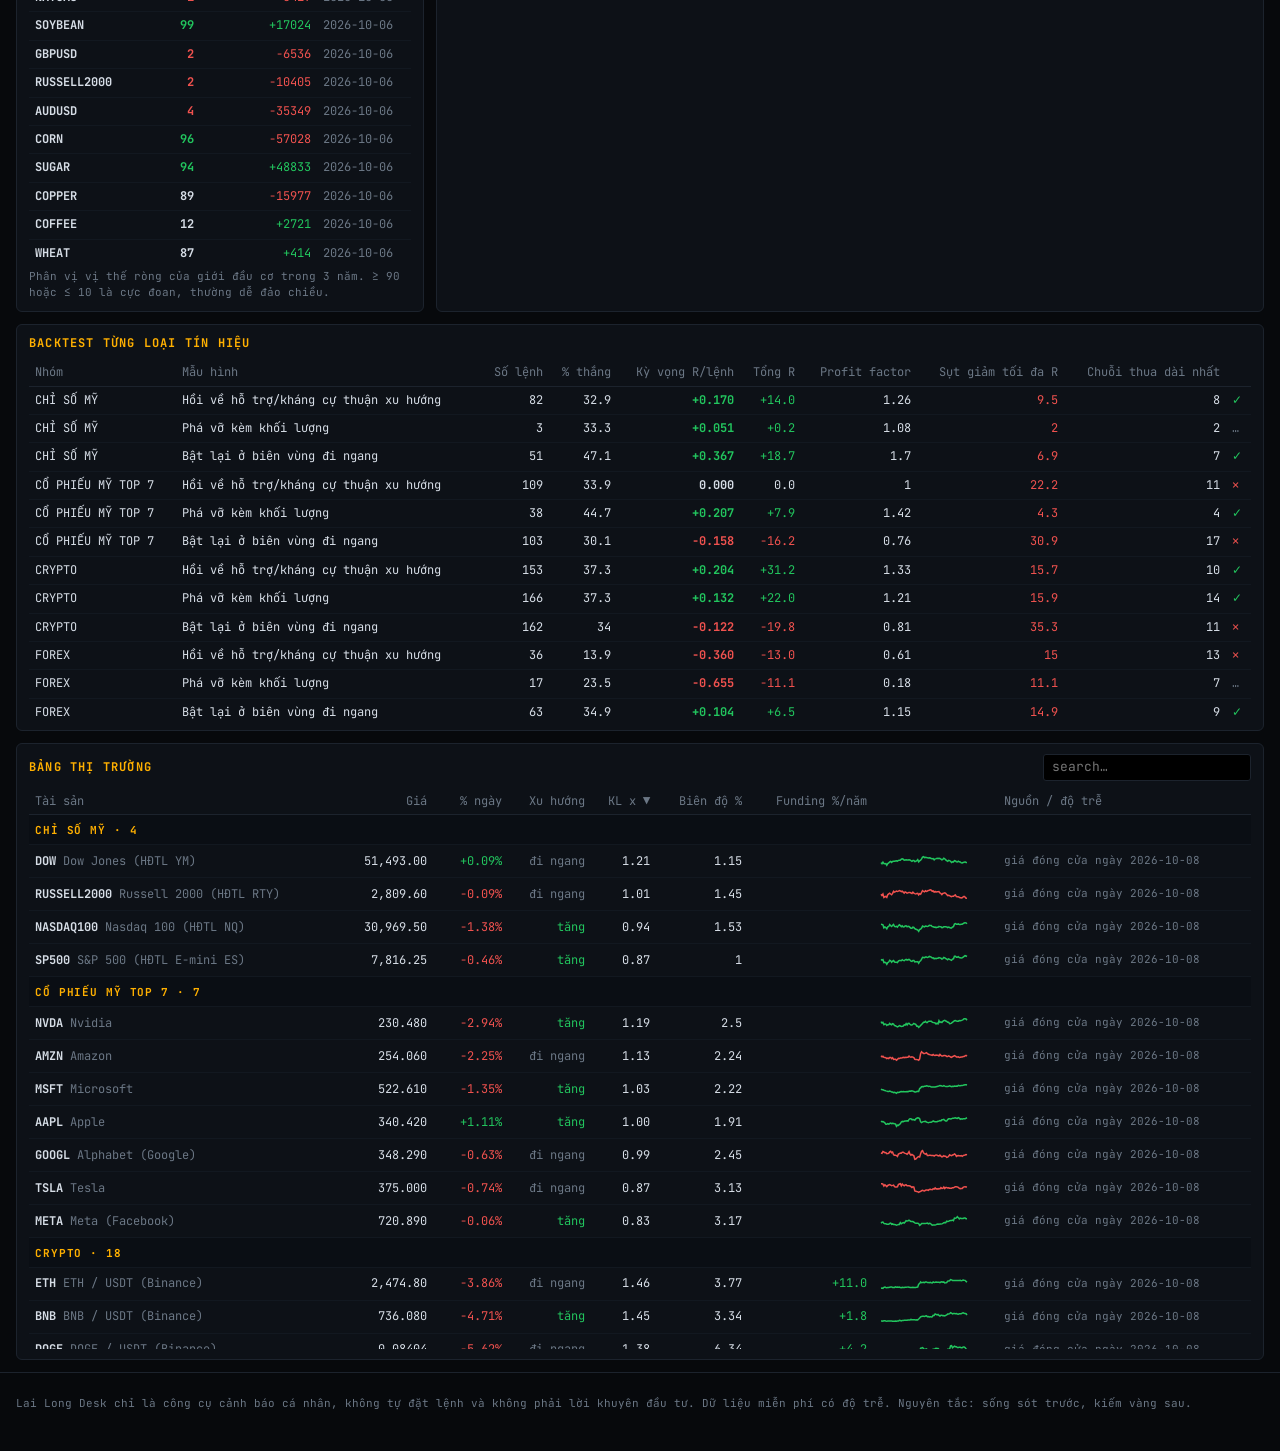
==== commit 54f3100d: "Full-screen button on every chart panel (shared fs.js), with its own on the Order Flow footprint Co-" ====
--- a/site/index.html
+++ b/site/index.html
@@ -173,5 +173,6 @@
   }).catch(function () { a.textContent = "? STATUS"; });
 })();
 </script>
+<script src="fs.js"></script>
 </body>
 </html>
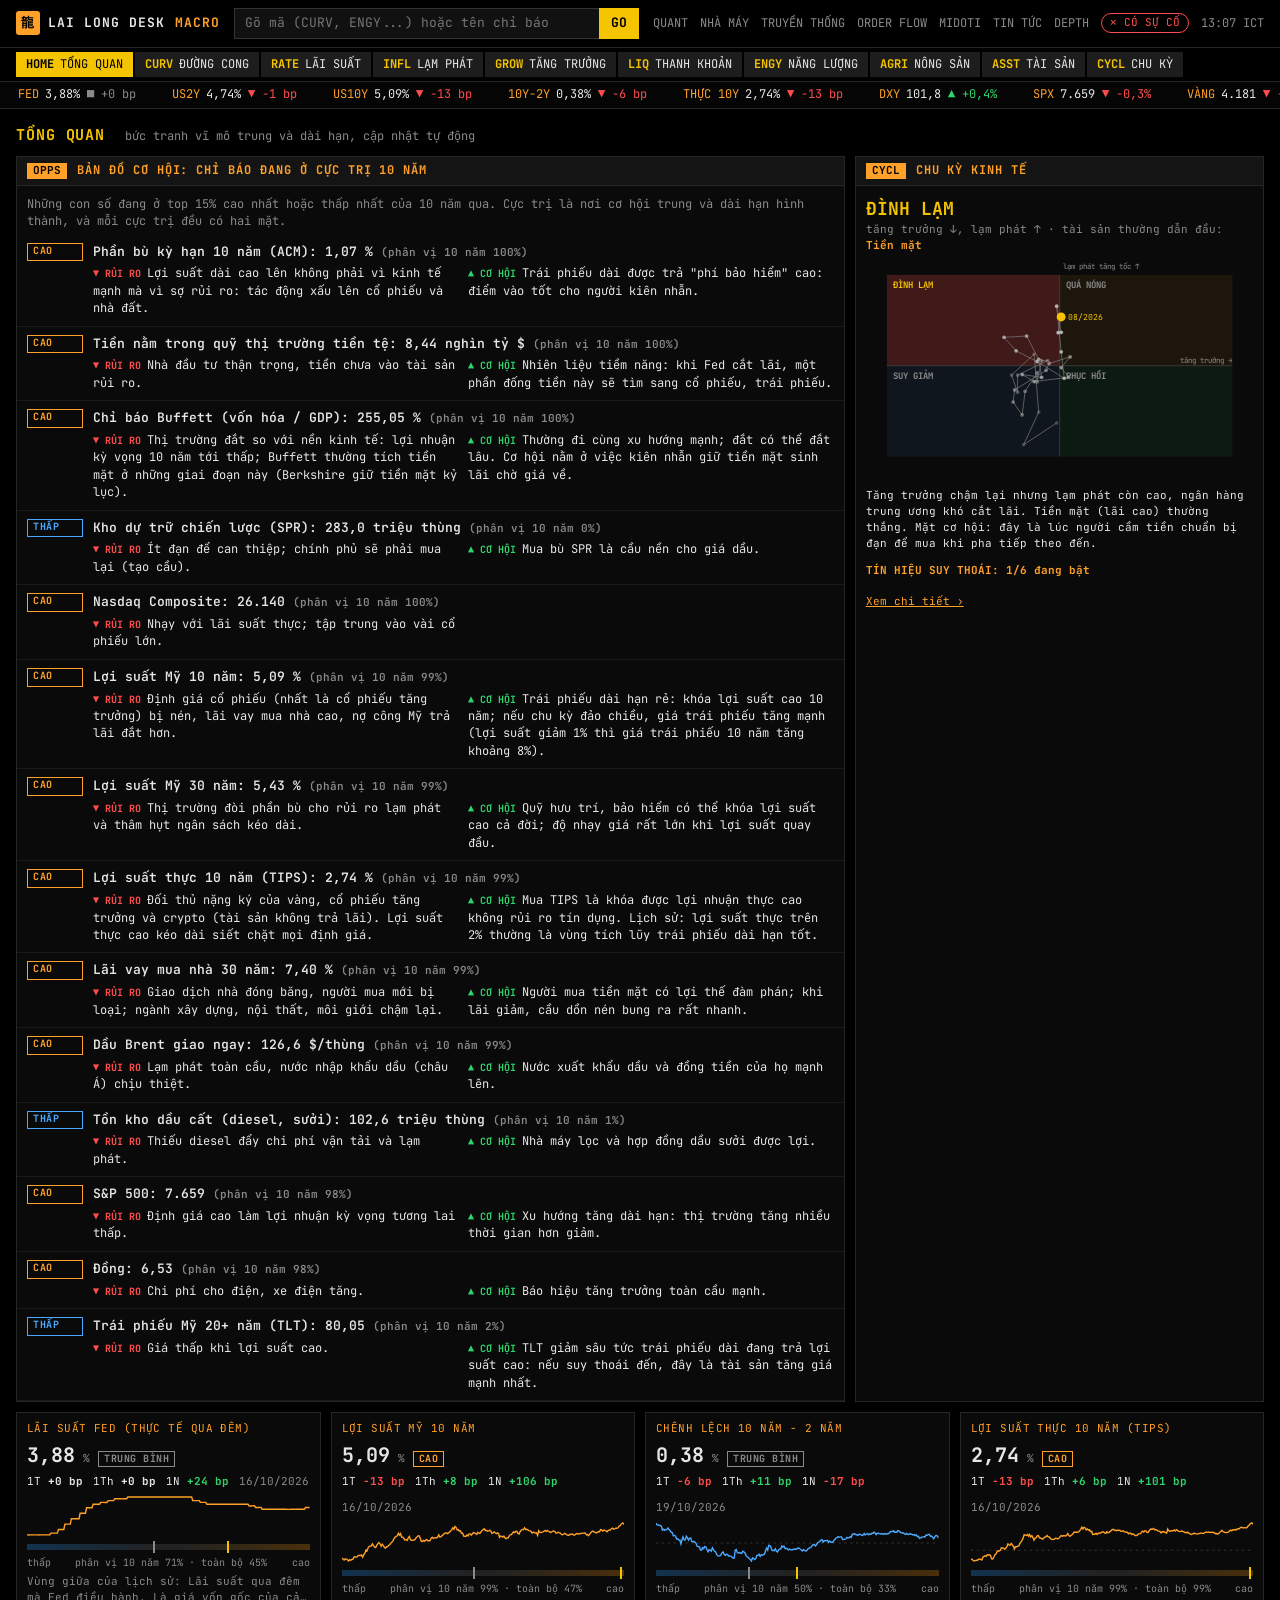
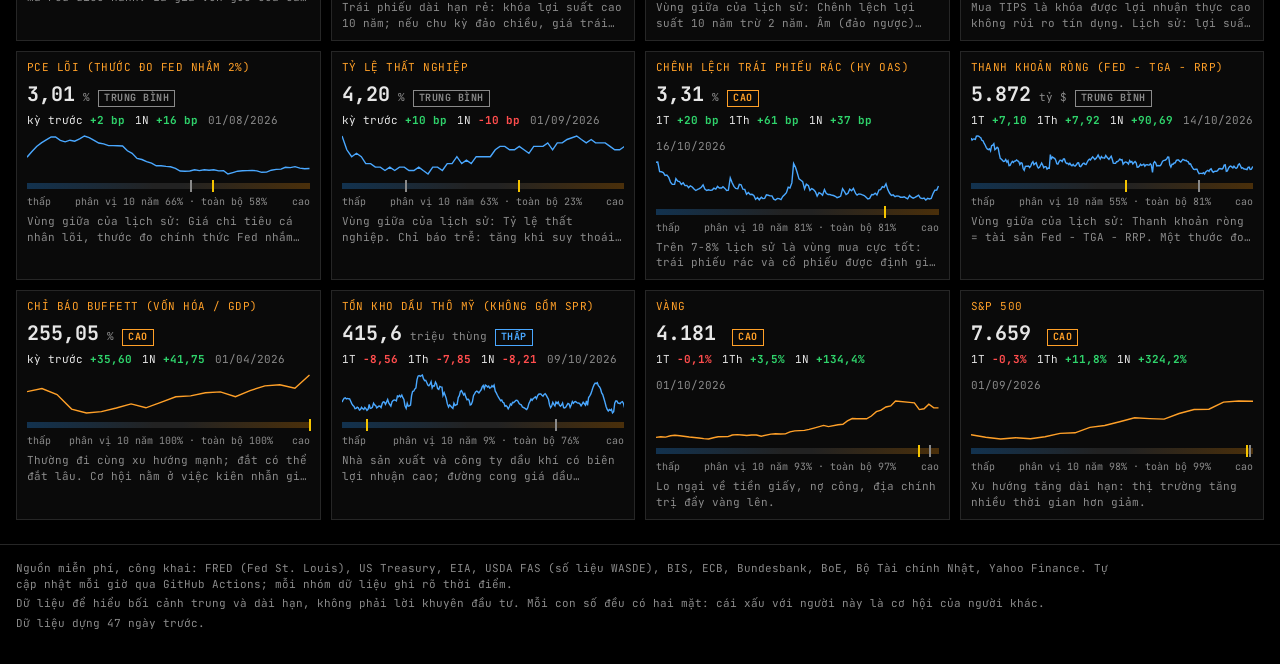
==== commit 80abda32: "Macro terminal: Bloomberg-style landing page with two-sided readings; old dashboard moves to /quant/" ====
--- a/site/index.html
+++ b/site/index.html
@@ -4,175 +4,50 @@
 <meta charset="utf-8">
 <meta name="viewport" content="width=device-width, initial-scale=1">
 <meta name="robots" content="noindex, nofollow">
-<title>Lai Long Desk Terminal</title>
+<title>Lai Long Desk Macro Terminal</title>
 <link rel="preconnect" href="https://fonts.googleapis.com">
 <link href="https://fonts.googleapis.com/css2?family=JetBrains+Mono:wght@400;600;700&display=swap" rel="stylesheet">
-<link rel="stylesheet" href="style.css">
+<link rel="stylesheet" href="vendor/uPlot.min.css">
+<link rel="stylesheet" href="terminal.css">
 <script>
 /* If anything breaks, say so on the page instead of showing a blank screen. */
 window.addEventListener("error", function (e) {
   var b = document.getElementById("lld-err");
   if (!b) { b = document.createElement("div"); b.id = "lld-err"; b.style.cssText = "position:fixed;left:0;right:0;bottom:0;z-index:99;background:#b91c1c;color:#fff;font:13px/1.4 sans-serif;padding:8px 12px"; (document.body || document.documentElement).appendChild(b); }
-  b.textContent = "Lỗi trang / page error: " + (e.message || "unknown") + " (" + navigator.userAgent + ")";
+  b.textContent = "Lỗi trang: " + (e.message || "unknown") + " (" + navigator.userAgent + ")";
 });
 </script>
 </head>
 <body>
-<header class="top">
-  <div class="brand"><span class="logo">龍</span> LAI LONG DESK <span class="dim">▸ TERMINAL</span></div>
-  <div class="top-right">
-    <a class="btn" href="factory/" title="Nhà máy: Wyckoff + MSS + Volume Profile, backtest đa khung">NHÀ MÁY</a>
-    <a class="btn" href="traditional/" title="Truyền thống: Elliott, Wyckoff, Darvas, phá vỡ, biên giá trên 7 khung">TRUYỀN THỐNG</a>
-    <a class="btn" href="orderflow/" title="Order Flow: footprint, delta, DOM, băng lệnh, OI, TPO trực tiếp">ORDER FLOW</a>
-    <a class="btn" href="midoti/" title="Chỉ báo MIDOTI v1.568: điều kiện bật/tắt, nhật ký lệnh">MIDOTI</a>
-    <a class="btn" href="news/" title="Tin tức, giá và lịch kinh tế">TIN TỨC</a>
-    <a class="btn" href="depth/" title="MIDOTI Depth: sổ lệnh trực tiếp">DEPTH</a>
+<header class="bar">
+  <div class="brand"><span class="logo">龍</span>LAI LONG DESK <span class="amber">MACRO</span></div>
+  <form class="cmd" id="cmd" autocomplete="off">
+    <input id="cmd-in" placeholder="Gõ mã (CURV, ENGY...) hoặc tên chỉ báo" aria-label="Lệnh">
+    <button class="go" type="submit">GO</button>
+    <div class="suggest hidden" id="suggest"></div>
+  </form>
+  <nav class="apps">
+    <a href="quant/" title="Tín hiệu giao dịch, backtest, radar khối lượng">QUANT</a>
+    <a href="factory/" title="Wyckoff + MSS + Volume Profile, backtest đa khung">NHÀ MÁY</a>
+    <a href="traditional/" title="Elliott, Wyckoff, Darvas, phá vỡ, biên giá">TRUYỀN THỐNG</a>
+    <a href="orderflow/" title="Footprint, delta, DOM, băng lệnh">ORDER FLOW</a>
+    <a href="midoti/" title="Chỉ báo MIDOTI">MIDOTI</a>
+    <a href="news/" title="Tin tức, giá và lịch kinh tế">TIN TỨC</a>
+    <a href="depth/" title="Sổ lệnh trực tiếp">DEPTH</a>
+    <a id="sys" class="pill" href="status/" title="Tình trạng hệ thống">…</a>
     <span id="clock" class="dim"></span>
-    <a id="sys" class="pill" data-base="" href="status/" title="Tình trạng hệ thống / system status">…</a>
-    <span id="age" class="pill"></span>
-    <button id="lang" class="btn" title="Language">EN</button>
-  </div>
+  </nav>
 </header>
-
-<main class="grid">
-  <section class="panel span3" id="p-dash">
-    <div class="ph"><h2 data-i18n="dash">MACRO DASHBOARD</h2><span class="dim small" id="live-state"></span></div>
-    <div class="dash">
-      <div><h3 class="sub" data-i18n="dashRates"></h3><div class="scroll"><table id="t-rates"></table></div></div>
-      <div><h3 class="sub" data-i18n="dashKeys"></h3><div class="scroll"><table id="t-keys"></table></div></div>
-    </div>
-    <p class="hint" data-i18n="dashHint"></p>
-  </section>
-
-  <section class="panel span3" id="p-bonds">
-    <div class="ph"><h2 data-i18n="bonds"></h2></div>
-    <div id="bonds-verdict"></div>
-    <div class="scroll"><table id="t-curves"></table></div>
-    <p class="hint" data-i18n="bondsHint"></p>
-    <div class="dash">
-      <div><div class="scroll"><table id="t-spreads"></table></div></div>
-      <div><div class="scroll"><table id="t-tfut"></table></div></div>
-    </div>
-    <div class="scroll"><table id="t-tff"></table></div>
-    <p class="hint" data-i18n="tffHint"></p>
-  </section>
-
-  <section class="panel span3" id="p-cb">
-    <div class="ph"><h2 data-i18n="cbanks"></h2></div>
-    <div id="cb-verdict"></div>
-    <div class="scroll"><table id="t-cb"></table></div>
-    <p class="hint" data-i18n="cbHint"></p>
-  </section>
-
-  <section class="panel" id="p-usfut">
-    <div class="ph"><h2 data-i18n="usfut"></h2></div>
-    <div id="usfut-verdict"></div>
-    <div class="scroll"><table id="t-usfut"></table></div>
-    <p class="hint" data-i18n="usfutHint"></p>
-  </section>
-
-  <section class="panel span2" id="p-liq">
-    <div class="ph"><h2 data-i18n="liq"></h2></div>
-    <div class="scroll"><table id="t-liq"></table></div>
-    <p class="hint" data-i18n="liqHint"></p>
-  </section>
-
-  <section class="panel span3" id="p-cderiv">
-    <div class="ph"><h2 data-i18n="cderiv"></h2></div>
-    <div class="kpis" id="cglobal"></div>
-    <div id="cderiv-verdict"></div>
-    <div class="scroll"><table id="t-cderiv"></table></div>
-    <div class="blq" id="blq"></div>
-    <p class="hint" data-i18n="cderivHint"></p>
-  </section>
-
-  <section class="panel span3" id="p-catalog">
-    <div class="ph"><h2 data-i18n="catalog"></h2></div>
-    <div class="catalog" id="catalog"></div>
-    <p class="hint" data-i18n="catalogHint"></p>
-  </section>
-
-  <section class="panel span2" id="p-setups">
-    <div class="ph"><h2 data-i18n="setups">CƠ HỘI GIAO DỊCH</h2>
-      <div class="tabs" id="cls-tabs"></div>
-      <label class="chk"><input type="checkbox" id="show-c"> <span data-i18n="showC">hiện hạng C</span></label>
-    </div>
-    <div class="scroll"><table id="t-setups"></table></div>
-    <p class="hint" data-i18n="setupsHint"></p>
-  </section>
-
-  <section class="panel" id="p-macro">
-    <div class="ph"><h2 data-i18n="macro">VĨ MÔ · LÃI SUẤT · USD</h2></div>
-    <div id="macro"></div>
-  </section>
-
-  <section class="panel" id="p-survival">
-    <div class="ph"><h2 data-i18n="survival">SỐNG SÓT · HIỆU QUẢ SAU CHI PHÍ</h2></div>
-    <div id="survival"></div>
-    <canvas id="equity" height="140"></canvas>
-    <p class="hint" data-i18n="equityHint"></p>
-  </section>
-
-  <section class="panel" id="p-radar">
-    <div class="ph"><h2 data-i18n="radar">RADAR KHỐI LƯỢNG BẤT THƯỜNG</h2></div>
-    <div class="scroll"><table id="t-radar"></table></div>
-    <p class="hint" data-i18n="radarHint"></p>
-  </section>
-
-  <section class="panel" id="p-crowd">
-    <div class="ph"><h2 data-i18n="crowd">CRYPTO · ĐÁM ĐÔNG (FUNDING)</h2></div>
-    <div class="scroll"><table id="t-crowd"></table></div>
-    <p class="hint" data-i18n="crowdHint"></p>
-  </section>
-
-  <section class="panel" id="p-cot">
-    <div class="ph"><h2 data-i18n="cot">VỊ THẾ ĐẦU CƠ (CFTC COT)</h2></div>
-    <div class="scroll"><table id="t-cot"></table></div>
-    <p class="hint" data-i18n="cotHint"></p>
-  </section>
-
-  <section class="panel span2" id="p-journal">
-    <div class="ph"><h2 data-i18n="journal">NHẬT KÝ TÍN HIỆU (THEO DÕI THẬT)</h2></div>
-    <div class="scroll"><table id="t-journal"></table></div>
-  </section>
-
-  <section class="panel span3" id="p-backtest">
-    <div class="ph"><h2 data-i18n="backtest">BACKTEST TỪNG LOẠI TÍN HIỆU</h2></div>
-    <div class="scroll"><table id="t-backtest"></table></div>
-  </section>
-
-  <section class="panel span3" id="p-market">
-    <div class="ph"><h2 data-i18n="market">BẢNG THỊ TRƯỜNG</h2>
-      <input id="q" class="search" placeholder="search…"></div>
-    <div class="scroll tall"><table id="t-market"></table></div>
-  </section>
-</main>
-
-<div id="drawer" class="drawer hidden" role="dialog" aria-modal="true">
-  <div class="drawer-box">
-    <button class="btn close" id="drawer-close">✕</button>
-    <div id="drawer-body"></div>
-  </div>
-</div>
-
+<nav class="fkeys" id="fkeys"></nav>
+<div class="ticker" id="ticker"><div class="tk-track" id="tk-track"></div></div>
+<main id="screen" class="screen"><p class="dim pad">Đang tải dữ liệu…</p></main>
 <footer class="foot">
-  <p data-i18n="footer"></p>
+  <p>Nguồn miễn phí, công khai: FRED (Fed St. Louis), US Treasury, EIA, USDA FAS (số liệu WASDE), BIS, ECB, Bundesbank, BoE, Bộ Tài chính Nhật, Yahoo Finance. Tự cập nhật mỗi giờ qua GitHub Actions; mỗi nhóm dữ liệu ghi rõ thời điểm.</p>
+  <p>Dữ liệu để hiểu bối cảnh trung và dài hạn, không phải lời khuyên đầu tư. Mỗi con số đều có hai mặt: cái xấu với người này là cơ hội của người khác.</p>
   <p id="errors" class="dim"></p>
 </footer>
-<script src="app.js"></script>
-<script>
-/* system status pill: green when every source worked in the last scan */
-(function () {
-  var a = document.getElementById("sys"), base = a.getAttribute("data-base");
-  fetch(base + "data/health.json?v=" + Date.now(), { cache: "no-store" }).then(function (r) { return r.ok ? r.json() : null; }).then(function (h) {
-    if (!h) { a.textContent = "? STATUS"; return; }
-    var bad = h.sources.filter(function (s) { return s.status !== "ok"; }).length, long = h.sources.filter(function (s) { return s.fails_in_row >= 3; }).length;
-    var old = Date.now() / 1000 - h.generated > 3 * 3600, vi = (document.documentElement.lang || "vi") === "vi";
-    a.className = "pill " + (long || old ? "stale" : bad ? "warn" : "ok");
-    a.textContent = long || old ? (vi ? "✕ CÓ SỰ CỐ" : "✕ ISSUE") : bad ? (vi ? "▲ " + bad + " NGUỒN LỖI" : "▲ " + bad + " SOURCE ERR") : (vi ? "● HỆ THỐNG ỔN" : "● ALL OK");
-  }).catch(function () { a.textContent = "? STATUS"; });
-})();
-</script>
-<script src="fs.js"></script>
+<script src="vendor/uPlot.iife.min.js"></script>
+<script src="kb.js"></script>
+<script src="terminal.js"></script>
 </body>
 </html>
--- a/site/vendor/uPlot.min.css
+++ b/site/vendor/uPlot.min.css
@@ -0,0 +1 @@
+.uplot, .uplot *, .uplot *::before, .uplot *::after {box-sizing: border-box;}.uplot {font-family: system-ui, -apple-system, "Segoe UI", Roboto, "Helvetica Neue", Arial, "Noto Sans", sans-serif, "Apple Color Emoji", "Segoe UI Emoji", "Segoe UI Symbol", "Noto Color Emoji";line-height: 1.5;width: min-content;}.u-title {text-align: center;font-size: 18px;font-weight: bold;}.u-wrap {position: relative;user-select: none;}.u-over, .u-under {position: absolute;}.u-under {overflow: hidden;}.uplot canvas {display: block;position: relative;width: 100%;height: 100%;}.u-axis {position: absolute;}.u-legend {font-size: 14px;margin: auto;text-align: center;}.u-inline {display: block;}.u-inline * {display: inline-block;}.u-inline tr {margin-right: 16px;}.u-legend th {font-weight: 600;}.u-legend th > * {vertical-align: middle;display: inline-block;}.u-legend .u-marker {width: 1em;height: 1em;margin-right: 4px;background-clip: padding-box !important;}.u-inline.u-live th::after {content: ":";vertical-align: middle;}.u-inline:not(.u-live) .u-value {display: none;}.u-series > * {padding: 4px;}.u-series th {cursor: pointer;}.u-legend .u-off > * {opacity: 0.3;}.u-select {background: rgba(0,0,0,0.07);position: absolute;pointer-events: none;}.u-cursor-x, .u-cursor-y {position: absolute;left: 0;top: 0;pointer-events: none;will-change: transform;}.u-hz .u-cursor-x, .u-vt .u-cursor-y {height: 100%;border-right: 1px dashed #607D8B;}.u-hz .u-cursor-y, .u-vt .u-cursor-x {width: 100%;border-bottom: 1px dashed #607D8B;}.u-cursor-pt {position: absolute;top: 0;left: 0;border-radius: 50%;border: 0 solid;pointer-events: none;will-change: transform;/*this has to be !important since we set inline "background" shorthand */background-clip: padding-box !important;}.u-axis.u-off, .u-select.u-off, .u-cursor-x.u-off, .u-cursor-y.u-off, .u-cursor-pt.u-off {display: none;}
--- a/site/terminal.css
+++ b/site/terminal.css
@@ -0,0 +1,168 @@
+:root {
+  --bg: #000;
+  --panel: #0a0a0a;
+  --head: #141414;
+  --line: #262626;
+  --text: #e6e6e6;
+  --dim: #8a8a8a;
+  --amber: #ffa028;
+  --yellow: #f5c400;
+  --green: #2fd36b;
+  --red: #ff4d4d;
+  --blue: #4aa8ff;
+  --cyan: #3dd6d0;
+  --violet: #b48cff;
+}
+* { box-sizing: border-box; }
+html, body { margin: 0; background: var(--bg); color: var(--text); }
+body { font: 13px/1.45 "JetBrains Mono", ui-monospace, Menlo, Consolas, monospace; }
+a { color: inherit; }
+.dim { color: var(--dim); }
+.amber { color: var(--amber); }
+.up { color: var(--green); }
+.down { color: var(--red); }
+.blue { color: var(--blue); }
+.pad { padding: 16px; }
+.hidden { display: none !important; }
+.small { font-size: 11px; }
+
+/* top bar */
+.bar { display: flex; flex-wrap: wrap; align-items: center; gap: 8px 14px; padding: 8px 16px; background: #000;
+  border-bottom: 1px solid var(--line); position: sticky; top: 0; z-index: 10; }
+.brand { font-weight: 700; letter-spacing: .08em; white-space: nowrap; }
+.logo { display: inline-block; width: 24px; height: 24px; line-height: 24px; text-align: center; background: var(--amber);
+  color: #000; border-radius: 3px; margin-right: 8px; }
+.cmd { position: relative; display: flex; flex: 1 1 260px; max-width: 520px; }
+.cmd input { flex: 1; min-width: 0; background: #111; color: var(--yellow); border: 1px solid #333; border-right: 0;
+  font: inherit; padding: 5px 10px; text-transform: none; outline: none; }
+.cmd input:focus { border-color: var(--amber); }
+.go { background: var(--yellow); color: #000; border: 0; font: inherit; font-weight: 700; padding: 0 12px; cursor: pointer; }
+.suggest { position: absolute; top: 100%; left: 0; right: 0; background: #111; border: 1px solid var(--amber); z-index: 20; max-height: 320px; overflow: auto; }
+.suggest div { padding: 5px 10px; cursor: pointer; display: flex; gap: 10px; }
+.suggest div:hover, .suggest div.on { background: var(--amber); color: #000; }
+.suggest b { color: var(--yellow); min-width: 48px; }
+.suggest div:hover b, .suggest div.on b { color: #000; }
+.apps { display: flex; flex-wrap: wrap; gap: 4px 12px; align-items: center; margin-left: auto; font-size: 12px; }
+.apps a { text-decoration: none; color: var(--dim); }
+.apps a:hover { color: var(--amber); }
+.pill { padding: 1px 8px; border: 1px solid var(--line); border-radius: 999px; font-size: 11px; }
+.pill.ok { border-color: var(--green); color: var(--green) !important; }
+.pill.warn { border-color: var(--amber); color: var(--amber) !important; }
+.pill.stale { border-color: var(--red); color: var(--red) !important; }
+
+/* function keys */
+.fkeys { display: flex; gap: 2px; padding: 4px 16px; background: #000; overflow-x: auto; border-bottom: 1px solid var(--line); scrollbar-width: none; }
+.fkeys a { flex: 0 0 auto; text-decoration: none; background: #1d1d1d; color: var(--text); padding: 4px 10px; font-size: 12px; white-space: nowrap; }
+.fkeys a b { color: var(--yellow); margin-right: 6px; }
+.fkeys a:hover, .fkeys a.on { background: var(--yellow); color: #000; }
+.fkeys a:hover b, .fkeys a.on b { color: #000; }
+
+/* ticker */
+.ticker { overflow: hidden; white-space: nowrap; border-bottom: 1px solid var(--line); background: #050505; font-size: 12px; }
+.tk-track { display: inline-block; padding: 4px 0; animation: tk 70s linear infinite; }
+.ticker:hover .tk-track { animation-play-state: paused; }
+.tk { display: inline-block; margin: 0 18px; cursor: pointer; }
+.tk .n { color: var(--amber); margin-right: 6px; }
+@keyframes tk { from { transform: translateX(0); } to { transform: translateX(-50%); } }
+@media (prefers-reduced-motion: reduce) { .tk-track { animation: none; } .ticker { overflow-x: auto; } }
+
+/* screen */
+.screen { padding: 12px 16px; display: grid; grid-template-columns: repeat(12, minmax(0, 1fr)); gap: 10px; }
+.panel { grid-column: span 12; background: var(--panel); border: 1px solid var(--line); min-width: 0; }
+.s4 { grid-column: span 4; } .s5 { grid-column: span 5; } .s6 { grid-column: span 6; } .s7 { grid-column: span 7; } .s8 { grid-column: span 8; } .s3 { grid-column: span 3; }
+.ph { display: flex; align-items: center; gap: 10px; flex-wrap: wrap; background: var(--head); padding: 5px 10px; border-bottom: 1px solid var(--line); }
+.ph h2 { margin: 0; font-size: 12px; letter-spacing: .08em; color: var(--amber); font-weight: 700; text-transform: uppercase; }
+.ph .code { background: var(--amber); color: #000; padding: 0 6px; font-weight: 700; font-size: 11px; }
+.ph .right { margin-left: auto; display: flex; gap: 4px; align-items: center; flex-wrap: wrap; }
+.pb { padding: 10px; }
+.intro { color: var(--dim); margin: 0 0 4px; font-size: 12px; max-width: 980px; }
+h1.title { grid-column: span 12; margin: 4px 0 0; font-size: 15px; color: var(--yellow); letter-spacing: .06em; }
+h1.title small { color: var(--dim); font-weight: 400; letter-spacing: 0; margin-left: 10px; font-size: 12px; }
+
+.rb { background: transparent; border: 1px solid #333; color: var(--dim); font: inherit; font-size: 11px; padding: 1px 7px; cursor: pointer; }
+.rb.on, .rb:hover { border-color: var(--amber); color: var(--amber); }
+
+/* tiles */
+.tiles { grid-column: span 12; display: grid; grid-template-columns: repeat(auto-fill, minmax(250px, 1fr)); gap: 10px; }
+.tile { background: var(--panel); border: 1px solid var(--line); padding: 8px 10px; cursor: pointer; min-width: 0; display: flex; flex-direction: column; gap: 4px; }
+.tile:hover { border-color: var(--amber); }
+.tile .tn { color: var(--amber); font-size: 11px; text-transform: uppercase; letter-spacing: .04em; overflow: hidden; text-overflow: ellipsis; white-space: nowrap; }
+.tile .tv { font-size: 20px; font-weight: 700; display: flex; align-items: baseline; gap: 8px; flex-wrap: wrap; }
+.tile .tv small { font-size: 11px; font-weight: 400; color: var(--dim); }
+.tile .tc { font-size: 11px; display: flex; gap: 10px; flex-wrap: wrap; }
+.tile .tr { font-size: 11px; color: var(--dim); display: -webkit-box; -webkit-line-clamp: 2; -webkit-box-orient: vertical; overflow: hidden; }
+.tile svg { width: 100%; height: 44px; display: block; }
+.tag { display: inline-block; font-size: 10px; font-weight: 700; padding: 0 5px; border: 1px solid; letter-spacing: .05em; }
+.tag.hi { color: var(--amber); } .tag.lo { color: var(--blue); } .tag.mid { color: var(--dim); }
+
+/* percentile bar */
+.pbar { position: relative; height: 6px; background: linear-gradient(90deg, #12324f, #222 45%, #222 55%, #4a2f0a); margin: 2px 0; }
+.pbar i { position: absolute; top: -3px; width: 2px; height: 12px; background: var(--yellow); }
+.pbar i.full { background: var(--dim); }
+.plab { display: flex; justify-content: space-between; font-size: 10px; color: var(--dim); }
+
+/* tables */
+.scroll { overflow-x: auto; }
+table { border-collapse: collapse; width: 100%; font-size: 12px; }
+th, td { padding: 4px 8px; text-align: right; border-bottom: 1px solid #1a1a1a; white-space: nowrap; }
+th { color: var(--dim); font-weight: 600; font-size: 11px; text-transform: uppercase; background: #0d0d0d; position: sticky; top: 0; }
+td:first-child, th:first-child { text-align: left; }
+tr.click { cursor: pointer; } tr.click:hover td { background: #161616; }
+td.wrap { white-space: normal; text-align: left; color: var(--dim); min-width: 240px; }
+
+/* two-sided reading */
+.two { display: grid; grid-template-columns: 1fr 1fr; gap: 10px; }
+.side { border: 1px solid var(--line); padding: 8px 10px; background: #070707; }
+.side h4 { margin: 0 0 4px; font-size: 11px; letter-spacing: .08em; }
+.side.risk h4 { color: var(--red); } .side.opp h4 { color: var(--green); }
+.side p { margin: 0; }
+.what { margin: 0 0 10px; }
+.who { margin: 10px 0 0; color: var(--dim); }
+details.other { margin-top: 10px; color: var(--dim); }
+details.other summary { cursor: pointer; color: var(--amber); font-size: 12px; }
+details.other .two { margin-top: 8px; }
+
+/* opportunity map */
+.opps { list-style: none; margin: 0; padding: 0; }
+.opps li { display: grid; grid-template-columns: 56px minmax(0, 1fr); gap: 4px 10px; padding: 8px 10px; border-bottom: 1px solid #1a1a1a; cursor: pointer; }
+.opps li:hover { background: #111; }
+.opps .on { grid-column: 2; }
+.opps .nm { color: var(--text); font-weight: 600; }
+.opps .sides { grid-column: 2; display: grid; grid-template-columns: 1fr 1fr; gap: 10px; font-size: 12px; }
+.opps .sides .r::before { content: "▼ RỦI RO  "; color: var(--red); font-size: 10px; font-weight: 700; }
+.opps .sides .o::before { content: "▲ CƠ HỘI  "; color: var(--green); font-size: 10px; font-weight: 700; }
+
+/* detail */
+.dhead { display: flex; flex-wrap: wrap; gap: 6px 18px; align-items: baseline; }
+.dhead .big { font-size: 28px; font-weight: 700; }
+.stats { display: grid; grid-template-columns: repeat(auto-fill, minmax(130px, 1fr)); gap: 6px; margin-top: 10px; }
+.stats div { background: #070707; border: 1px solid var(--line); padding: 5px 8px; }
+.stats span { display: block; font-size: 10px; color: var(--dim); text-transform: uppercase; }
+.back { background: transparent; border: 1px solid var(--amber); color: var(--amber); font: inherit; padding: 2px 10px; cursor: pointer; }
+.chart { width: 100%; }
+
+/* cycle clock */
+.clock svg { width: 100%; max-width: 560px; display: block; margin: 0 auto; }
+.checks { list-style: none; padding: 0; margin: 0; }
+.checks li { padding: 5px 0; border-bottom: 1px solid #1a1a1a; display: flex; gap: 10px; }
+.checks .dot { flex: 0 0 auto; width: 10px; height: 10px; border-radius: 50%; margin-top: 4px; background: #333; }
+.checks .dot.on { background: var(--red); box-shadow: 0 0 6px var(--red); }
+.phase { font-size: 18px; font-weight: 700; color: var(--yellow); }
+
+/* crops */
+.crop .big { font-size: 18px; font-weight: 700; }
+
+/* uPlot dark */
+.uplot, .u-legend { font-family: inherit; font-size: 11px; }
+.u-legend { color: var(--dim); }
+.u-legend .u-marker { border-radius: 0; }
+.u-select { background: rgba(255, 160, 40, .12); }
+
+.foot { padding: 12px 16px 28px; color: var(--dim); font-size: 11px; border-top: 1px solid var(--line); margin-top: 12px; }
+.foot p { margin: 4px 0; max-width: 1100px; }
+
+@media (max-width: 900px) {
+  .s3, .s4, .s5, .s6, .s7, .s8 { grid-column: span 12; }
+  .two, .opps .sides { grid-template-columns: 1fr; }
+  .apps { margin-left: 0; }
+}
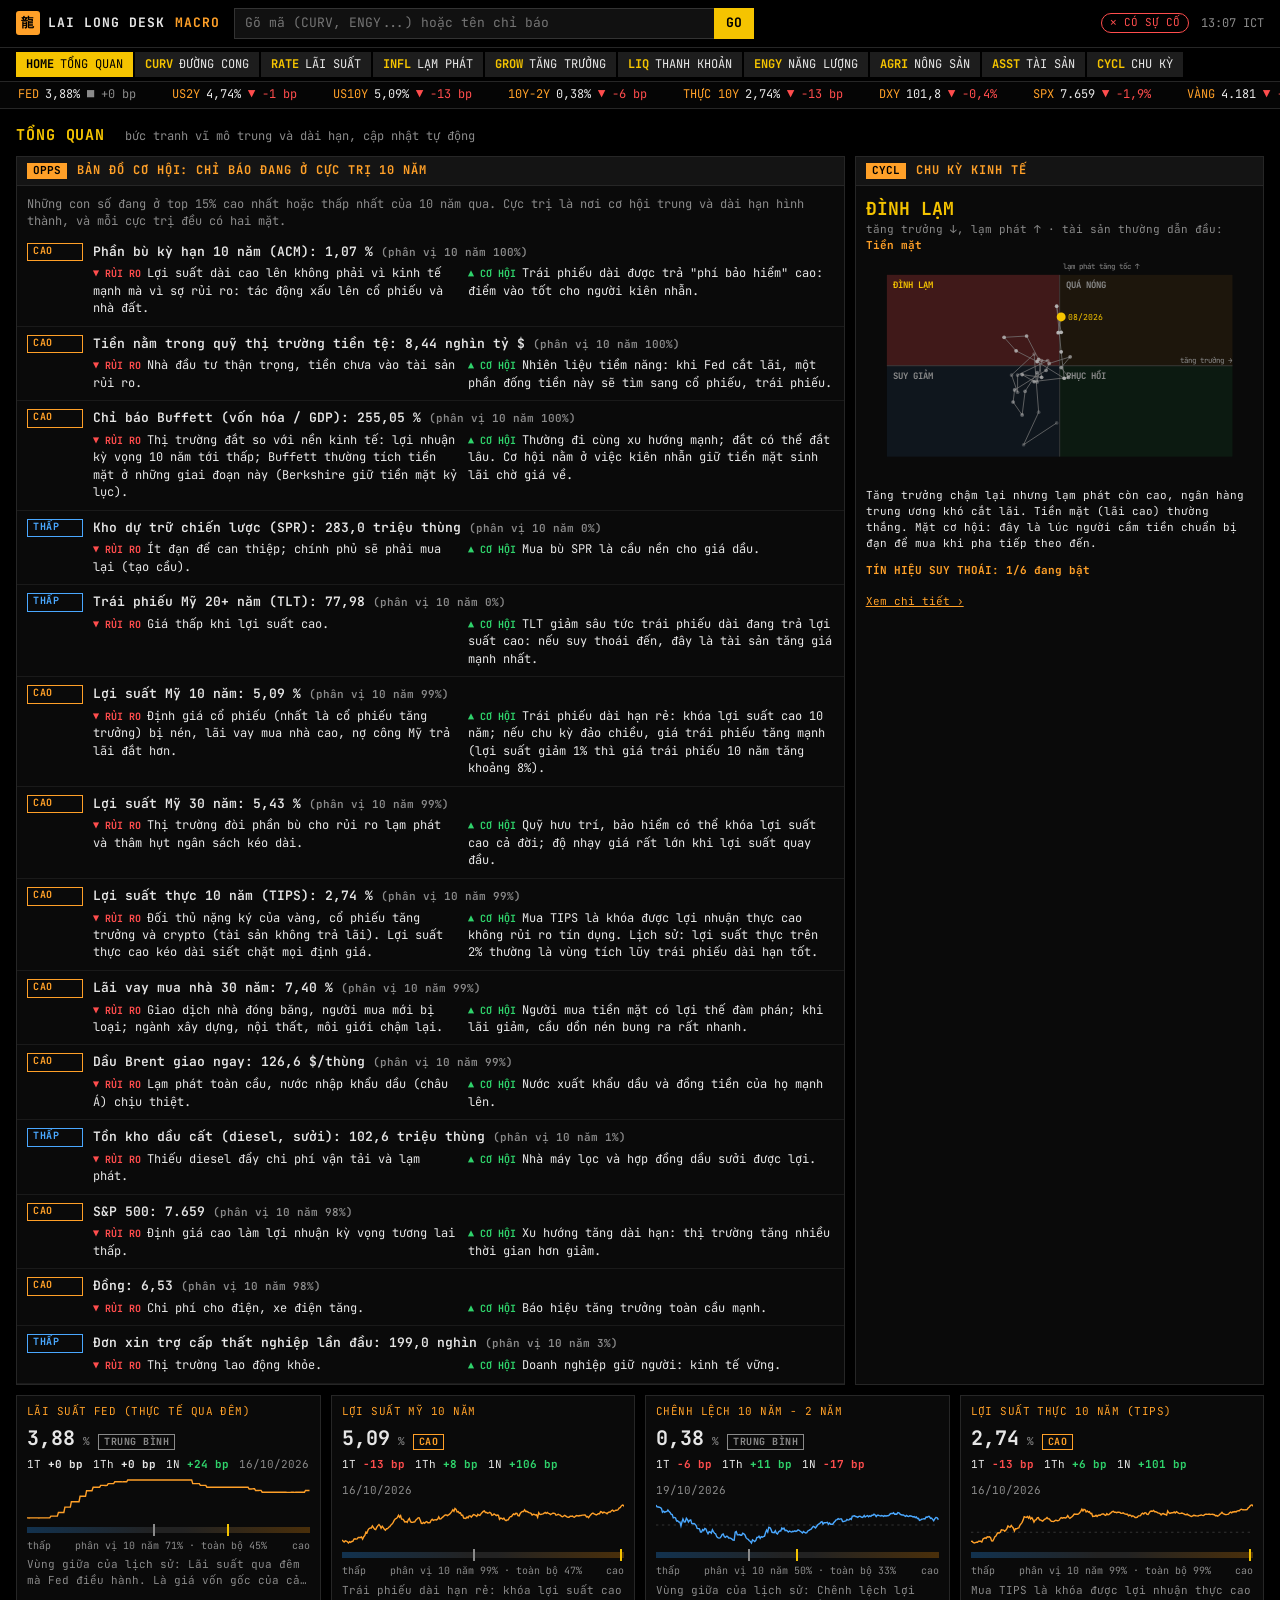
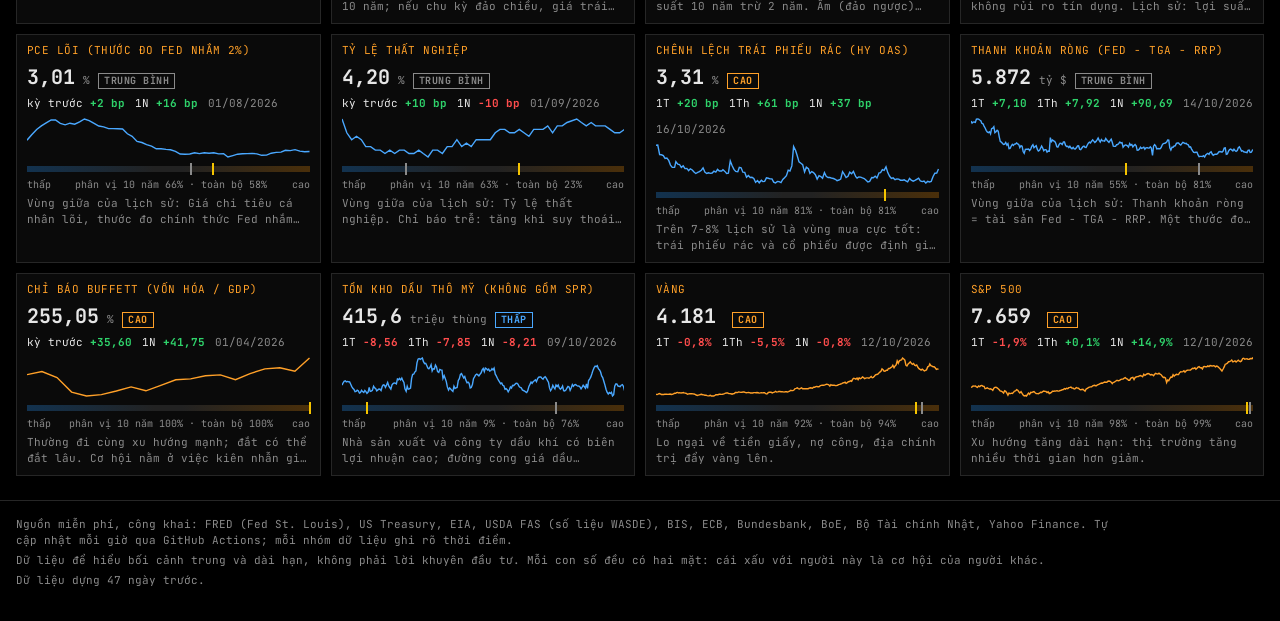
==== commit b8eb3065: "Remove the old desks: keep only the MACRO terminal Drops QUANT, Nhà máy, Truyền thống, Order Flow, M" ====
--- a/site/index.html
+++ b/site/index.html
@@ -27,13 +27,6 @@
     <div class="suggest hidden" id="suggest"></div>
   </form>
   <nav class="apps">
-    <a href="quant/" title="Tín hiệu giao dịch, backtest, radar khối lượng">QUANT</a>
-    <a href="factory/" title="Wyckoff + MSS + Volume Profile, backtest đa khung">NHÀ MÁY</a>
-    <a href="traditional/" title="Elliott, Wyckoff, Darvas, phá vỡ, biên giá">TRUYỀN THỐNG</a>
-    <a href="orderflow/" title="Footprint, delta, DOM, băng lệnh">ORDER FLOW</a>
-    <a href="midoti/" title="Chỉ báo MIDOTI">MIDOTI</a>
-    <a href="news/" title="Tin tức, giá và lịch kinh tế">TIN TỨC</a>
-    <a href="depth/" title="Sổ lệnh trực tiếp">DEPTH</a>
     <a id="sys" class="pill" href="status/" title="Tình trạng hệ thống">…</a>
     <span id="clock" class="dim"></span>
   </nav>
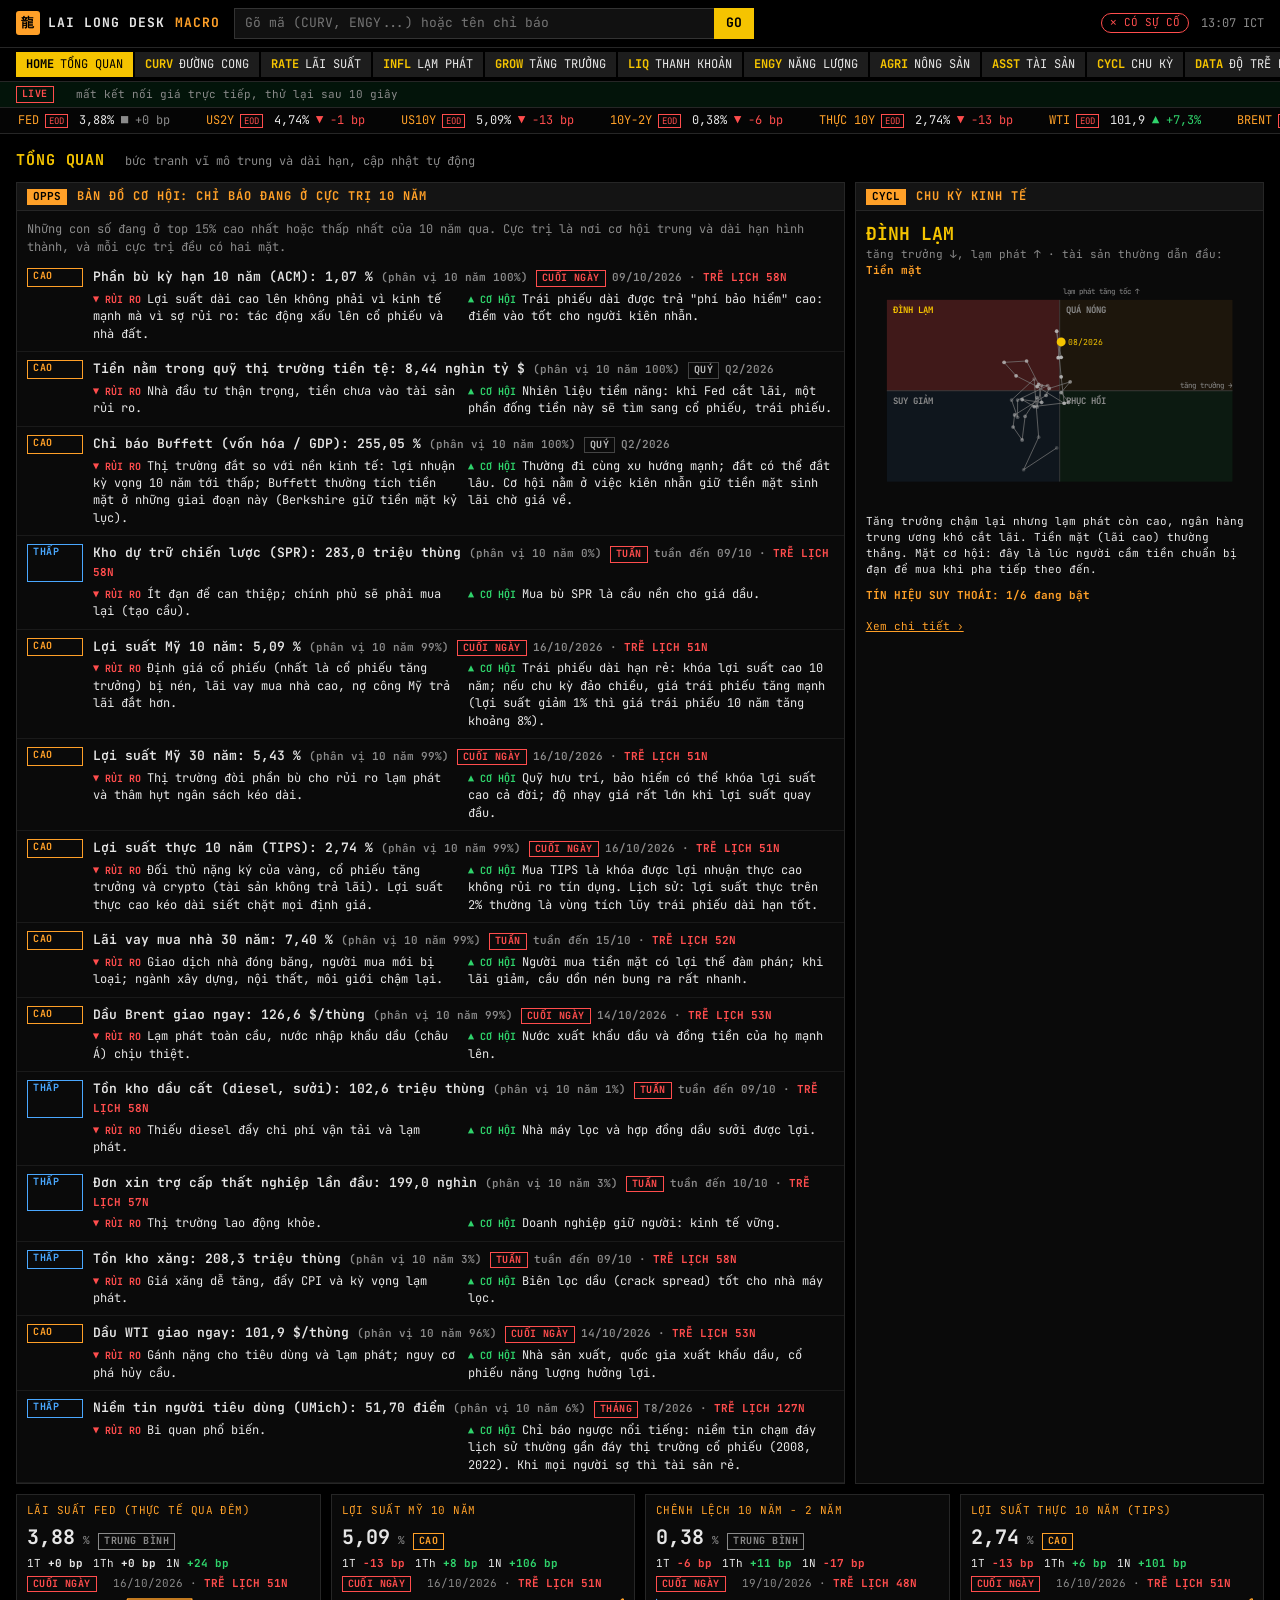
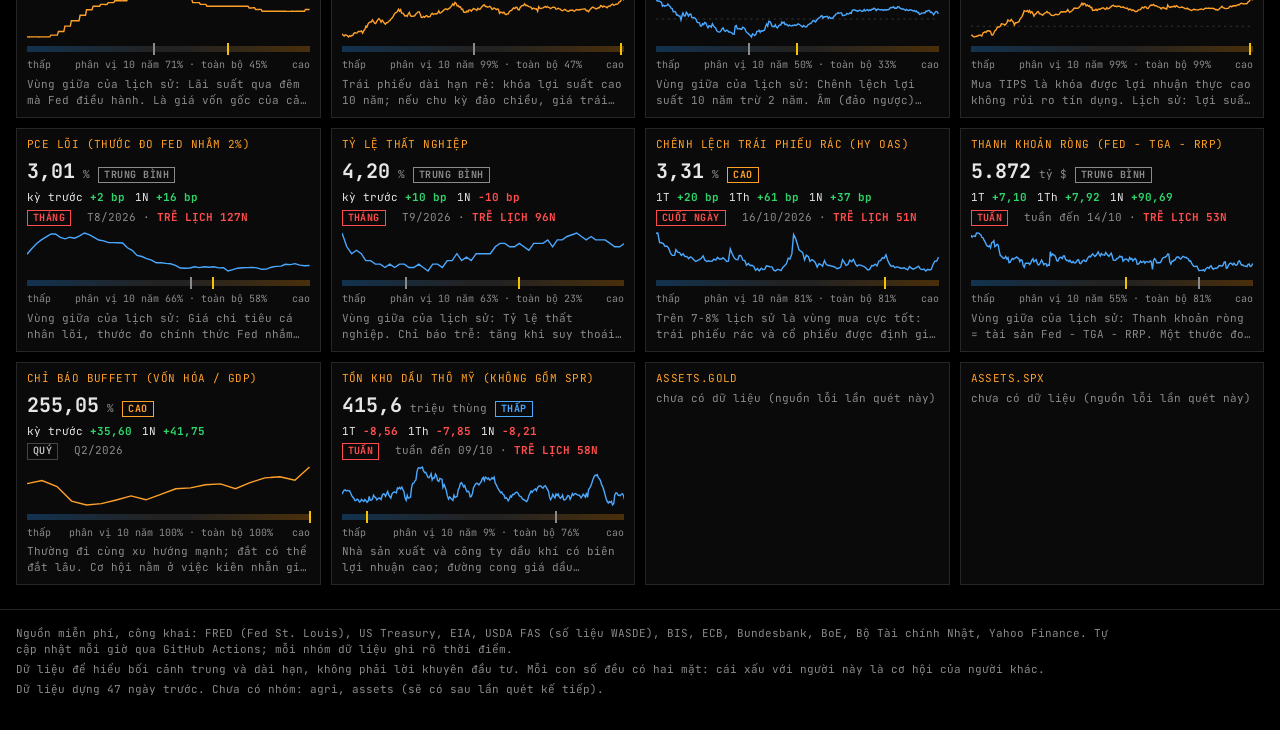
==== commit ed13a73b: "Freshness labels on every number, live perp quotes, DATA audit screen, last daily close for asset pr" ====
--- a/site/index.html
+++ b/site/index.html
@@ -32,6 +32,7 @@
   </nav>
 </header>
 <nav class="fkeys" id="fkeys"></nav>
+<div class="livebar" id="live"><span class="fr">LIVE</span><span class="dim small">đang kết nối…</span></div>
 <div class="ticker" id="ticker"><div class="tk-track" id="tk-track"></div></div>
 <main id="screen" class="screen"><p class="dim pad">Đang tải dữ liệu…</p></main>
 <footer class="foot">
--- a/site/terminal.css
+++ b/site/terminal.css
@@ -166,3 +166,18 @@
   .two, .opps .sides { grid-template-columns: 1fr; }
   .apps { margin-left: 0; }
 }
+
+/* freshness labels */
+.fr { display: inline-block; font-size: 10px; font-weight: 700; letter-spacing: .04em; padding: 0 5px; margin-right: 6px; border: 1px solid #444; color: #bbb; white-space: nowrap; }
+.fr.late { border-color: var(--red); color: var(--red); }
+.fr.live { border-color: var(--green); color: #000; background: var(--green); }
+.fr.live::before { content: ""; display: inline-block; width: 6px; height: 6px; border-radius: 50%; background: #000; margin-right: 4px; vertical-align: 1px; animation: pulse 1.6s ease-in-out infinite; }
+.frs { font-size: 9px; color: var(--dim); border: 1px solid #333; padding: 0 3px; margin-right: 4px; }
+.frs.late { color: var(--red); border-color: var(--red); }
+.livebar { display: flex; flex-wrap: wrap; align-items: center; gap: 4px 16px; padding: 4px 16px; border-bottom: 1px solid var(--line); background: #03140a; font-size: 12px; }
+.lv .n { color: var(--green); margin-right: 6px; }
+.fl-up { animation: flu 1.2s ease-out; } .fl-down { animation: fld 1.2s ease-out; }
+@keyframes flu { from { background: rgba(47, 211, 107, .35); } to { background: transparent; } }
+@keyframes fld { from { background: rgba(255, 77, 77, .35); } to { background: transparent; } }
+@keyframes pulse { 50% { opacity: .25; } }
+.stats .fr { margin: 0 0 4px; }
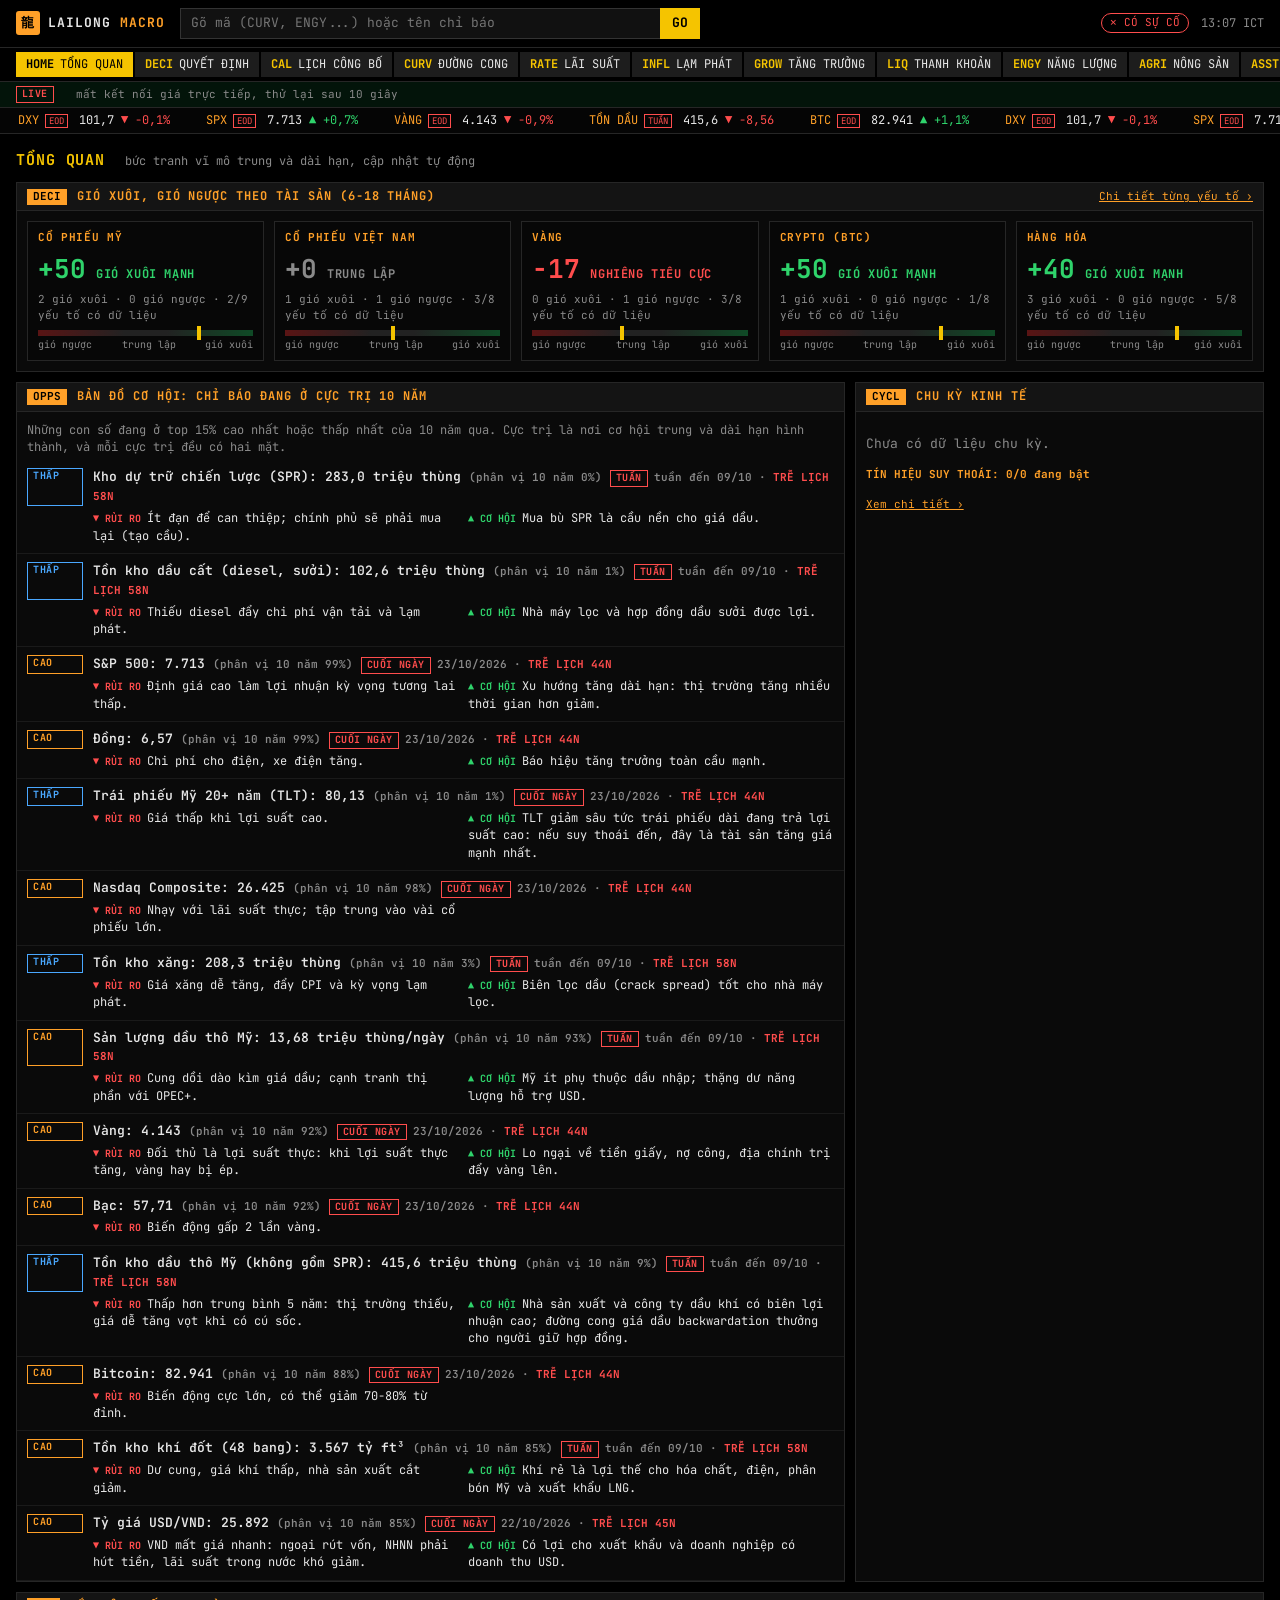
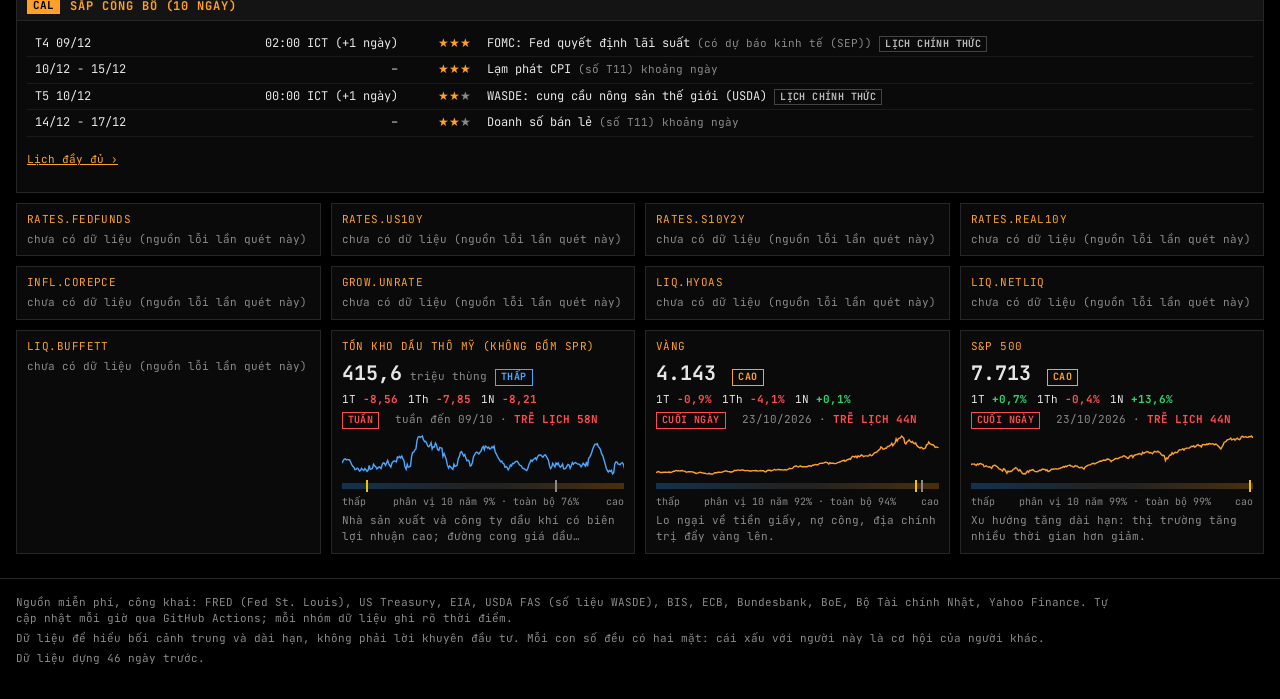
==== commit 5a40b6cf: "Đổi tên hiển thị thành Lailong Macro để không nhầm với Lai Long Desk Co-Authored-By: Claude Opus 5.5" ====
--- a/site/index.html
+++ b/site/index.html
@@ -4,7 +4,7 @@
 <meta charset="utf-8">
 <meta name="viewport" content="width=device-width, initial-scale=1">
 <meta name="robots" content="noindex, nofollow">
-<title>Lai Long Desk Macro Terminal</title>
+<title>Lailong Macro Terminal</title>
 <link rel="preconnect" href="https://fonts.googleapis.com">
 <link href="https://fonts.googleapis.com/css2?family=JetBrains+Mono:wght@400;600;700&display=swap" rel="stylesheet">
 <link rel="stylesheet" href="vendor/uPlot.min.css">
@@ -20,7 +20,7 @@
 </head>
 <body>
 <header class="bar">
-  <div class="brand"><span class="logo">龍</span>LAI LONG DESK <span class="amber">MACRO</span></div>
+  <div class="brand"><span class="logo">龍</span>LAILONG <span class="amber">MACRO</span></div>
   <form class="cmd" id="cmd" autocomplete="off">
     <input id="cmd-in" placeholder="Gõ mã (CURV, ENGY...) hoặc tên chỉ báo" aria-label="Lệnh">
     <button class="go" type="submit">GO</button>
--- a/site/terminal.css
+++ b/site/terminal.css
@@ -181,3 +181,24 @@
 @keyframes fld { from { background: rgba(255, 77, 77, .35); } to { background: transparent; } }
 @keyframes pulse { 50% { opacity: .25; } }
 .stats .fr { margin: 0 0 4px; }
+
+/* decision board */
+.dstrip { grid-column: span 12; display: grid; grid-template-columns: repeat(auto-fill, minmax(200px, 1fr)); gap: 10px; }
+.dcard { display: block; text-decoration: none; color: var(--text); border: 1px solid var(--line); background: #070707; padding: 8px 10px; }
+.dcard:hover { border-color: var(--amber); }
+.dcard .dn { color: var(--amber); font-size: 11px; letter-spacing: .06em; font-weight: 700; }
+.dscore { display: flex; align-items: baseline; flex-wrap: wrap; gap: 4px 10px; margin: 4px 0; }
+.dscore b { font-size: 26px; }
+.dscore b.mid, .dscore span.mid { color: var(--dim); }
+.dscore > span:nth-child(2) { font-weight: 700; font-size: 12px; letter-spacing: .05em; }
+.dscore .small { flex-basis: 100%; }
+.gauge { position: relative; height: 6px; background: linear-gradient(90deg, #5a1414, #222 40%, #222 60%, #0f4a26); margin: 6px 0 2px; }
+.gauge i { position: absolute; top: -4px; width: 4px; height: 14px; background: var(--yellow); }
+.pip { letter-spacing: -1px; font-size: 12px; }
+table.drv td { vertical-align: top; }
+table.drv td.wrap { color: var(--text); }
+table.cal td { vertical-align: top; }
+table.cal td:nth-child(4) { white-space: normal; text-align: left; min-width: 260px; }
+table.cal td:nth-child(5) { text-align: left; }
+.nowrap { white-space: nowrap; }
+span.click { cursor: pointer; } span.click:hover { color: var(--amber); }
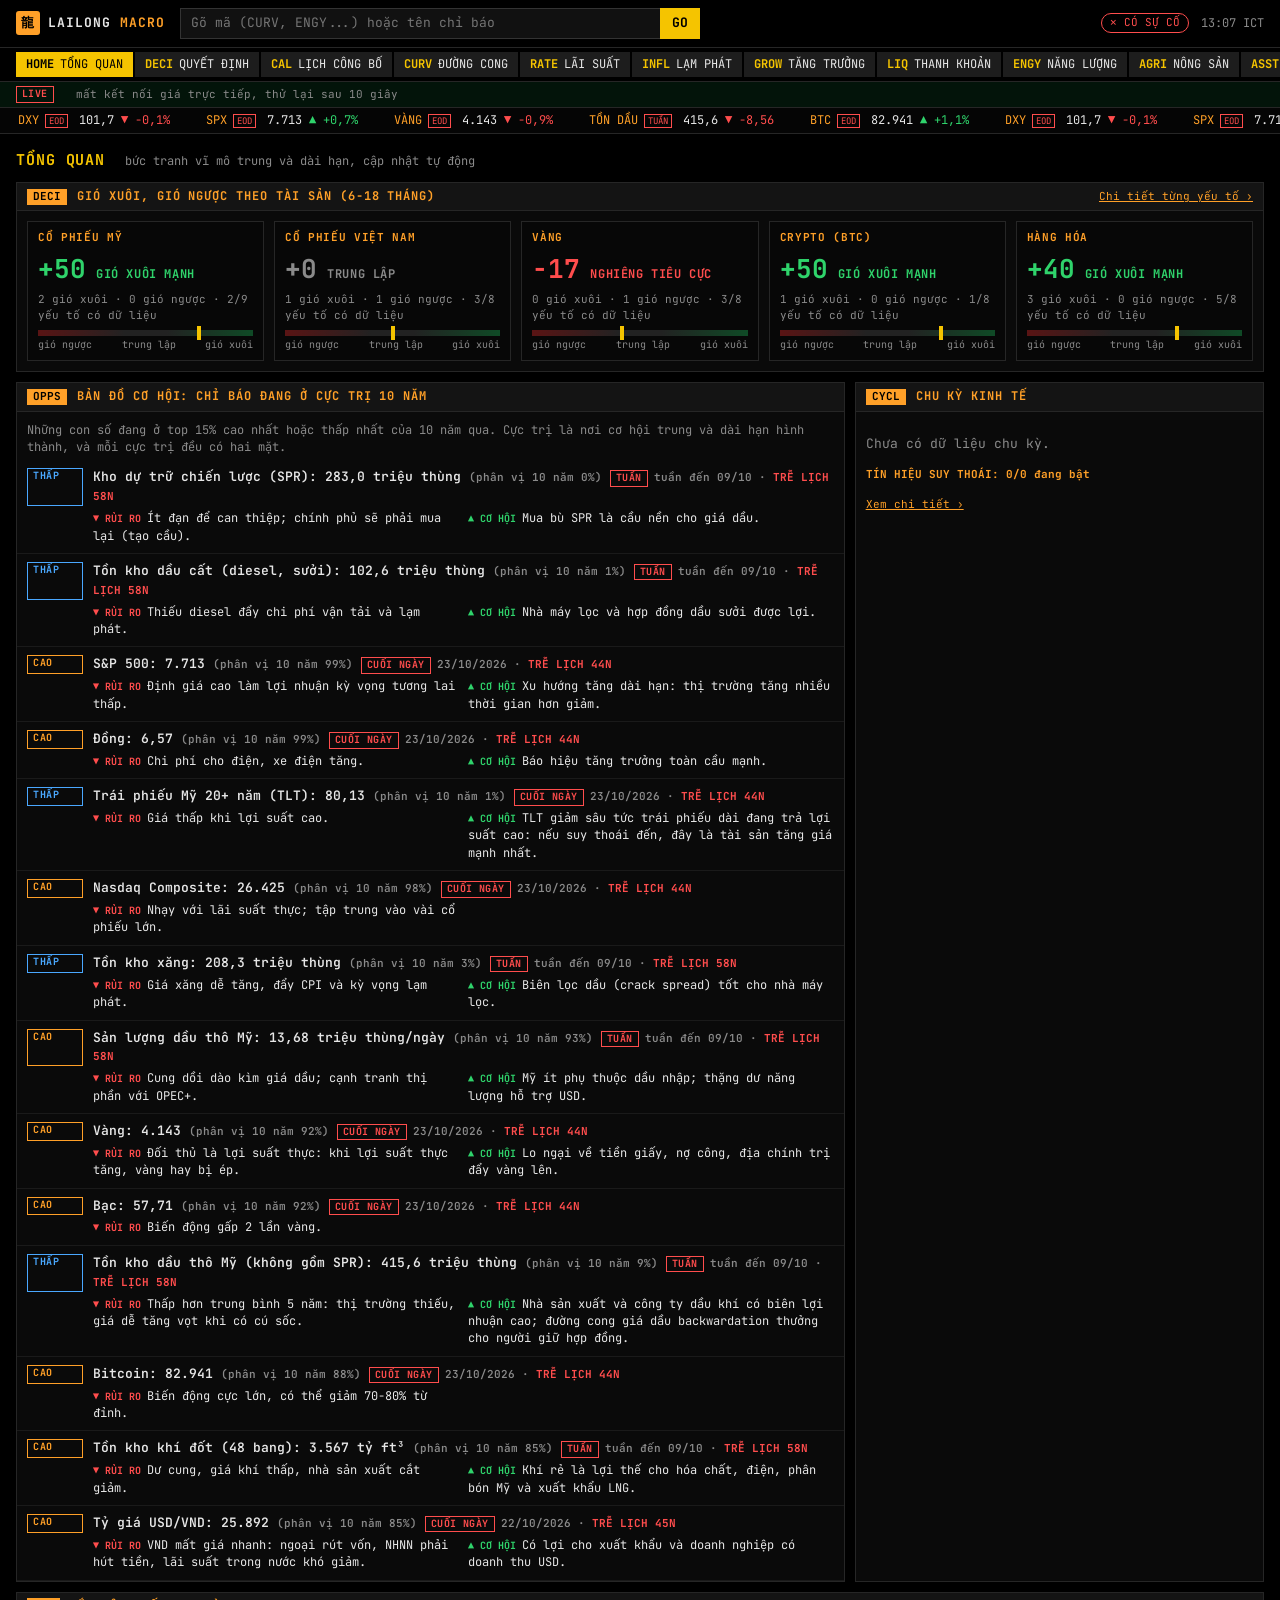
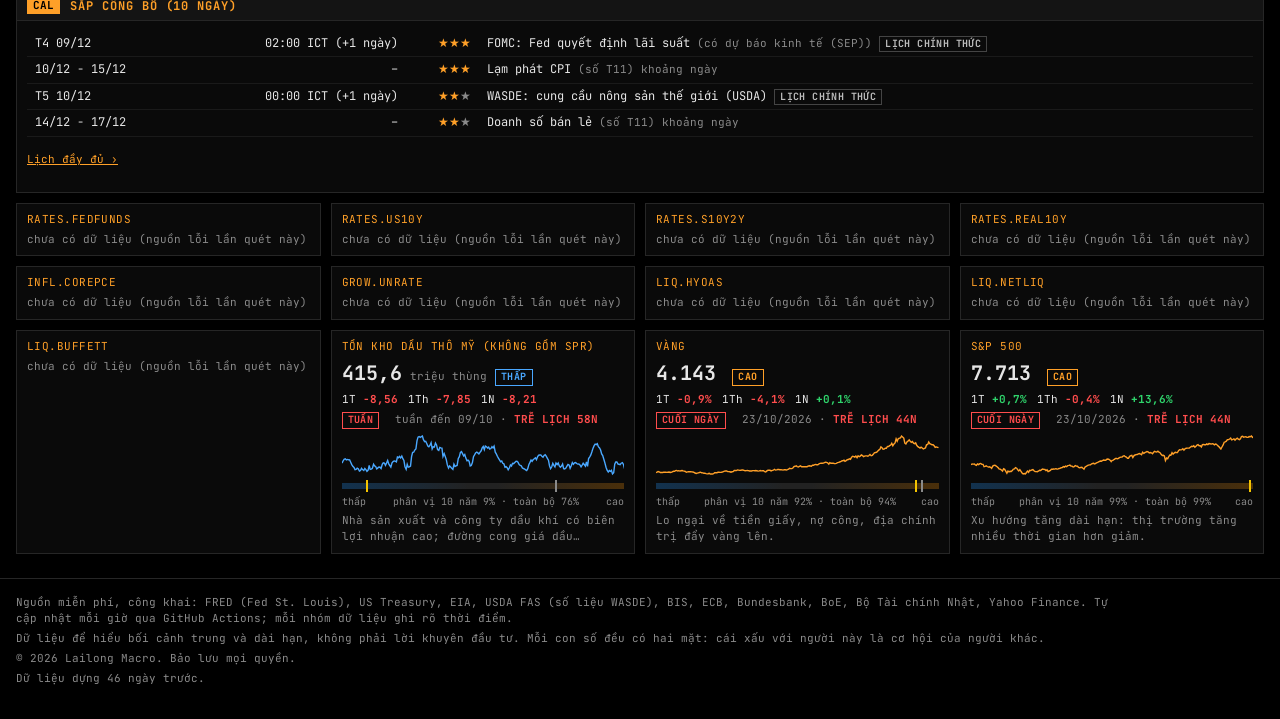
==== commit 3ec0414e: "Thêm bản quyền và LICENSE Co-Authored-By: Claude Opus 5.5 (1M context) <noreply@anthropic.com> Claud" ====
--- a/site/index.html
+++ b/site/index.html
@@ -1,7 +1,9 @@
 <!doctype html>
 <html lang="vi">
+<!-- © 2026 Lailong Macro. Bảo lưu mọi quyền. Không sao chép, chỉnh sửa hay dùng lại khi chưa được phép. -->
 <head>
 <meta charset="utf-8">
+<meta name="copyright" content="© 2026 Lailong Macro">
 <meta name="viewport" content="width=device-width, initial-scale=1">
 <meta name="robots" content="noindex, nofollow">
 <title>Lailong Macro Terminal</title>
@@ -20,7 +22,7 @@
 </head>
 <body>
 <header class="bar">
-  <div class="brand"><span class="logo">龍</span>LAILONG <span class="amber">MACRO</span></div>
+  <div class="brand" title="© 2026 Lailong Macro. Bảo lưu mọi quyền."><span class="logo">龍</span>LAILONG <span class="amber">MACRO</span></div>
   <form class="cmd" id="cmd" autocomplete="off">
     <input id="cmd-in" placeholder="Gõ mã (CURV, ENGY...) hoặc tên chỉ báo" aria-label="Lệnh">
     <button class="go" type="submit">GO</button>
@@ -38,6 +40,7 @@
 <footer class="foot">
   <p>Nguồn miễn phí, công khai: FRED (Fed St. Louis), US Treasury, EIA, USDA FAS (số liệu WASDE), BIS, ECB, Bundesbank, BoE, Bộ Tài chính Nhật, Yahoo Finance. Tự cập nhật mỗi giờ qua GitHub Actions; mỗi nhóm dữ liệu ghi rõ thời điểm.</p>
   <p>Dữ liệu để hiểu bối cảnh trung và dài hạn, không phải lời khuyên đầu tư. Mỗi con số đều có hai mặt: cái xấu với người này là cơ hội của người khác.</p>
+  <p class="dim">© 2026 Lailong Macro. Bảo lưu mọi quyền.</p>
   <p id="errors" class="dim"></p>
 </footer>
 <script src="vendor/uPlot.iife.min.js"></script>
--- a/site/terminal.css
+++ b/site/terminal.css
@@ -1,3 +1,4 @@
+/* © 2026 Lailong Macro. Bảo lưu mọi quyền. Không sao chép, chỉnh sửa hay dùng lại khi chưa được phép. */
 :root {
   --bg: #000;
   --panel: #0a0a0a;
